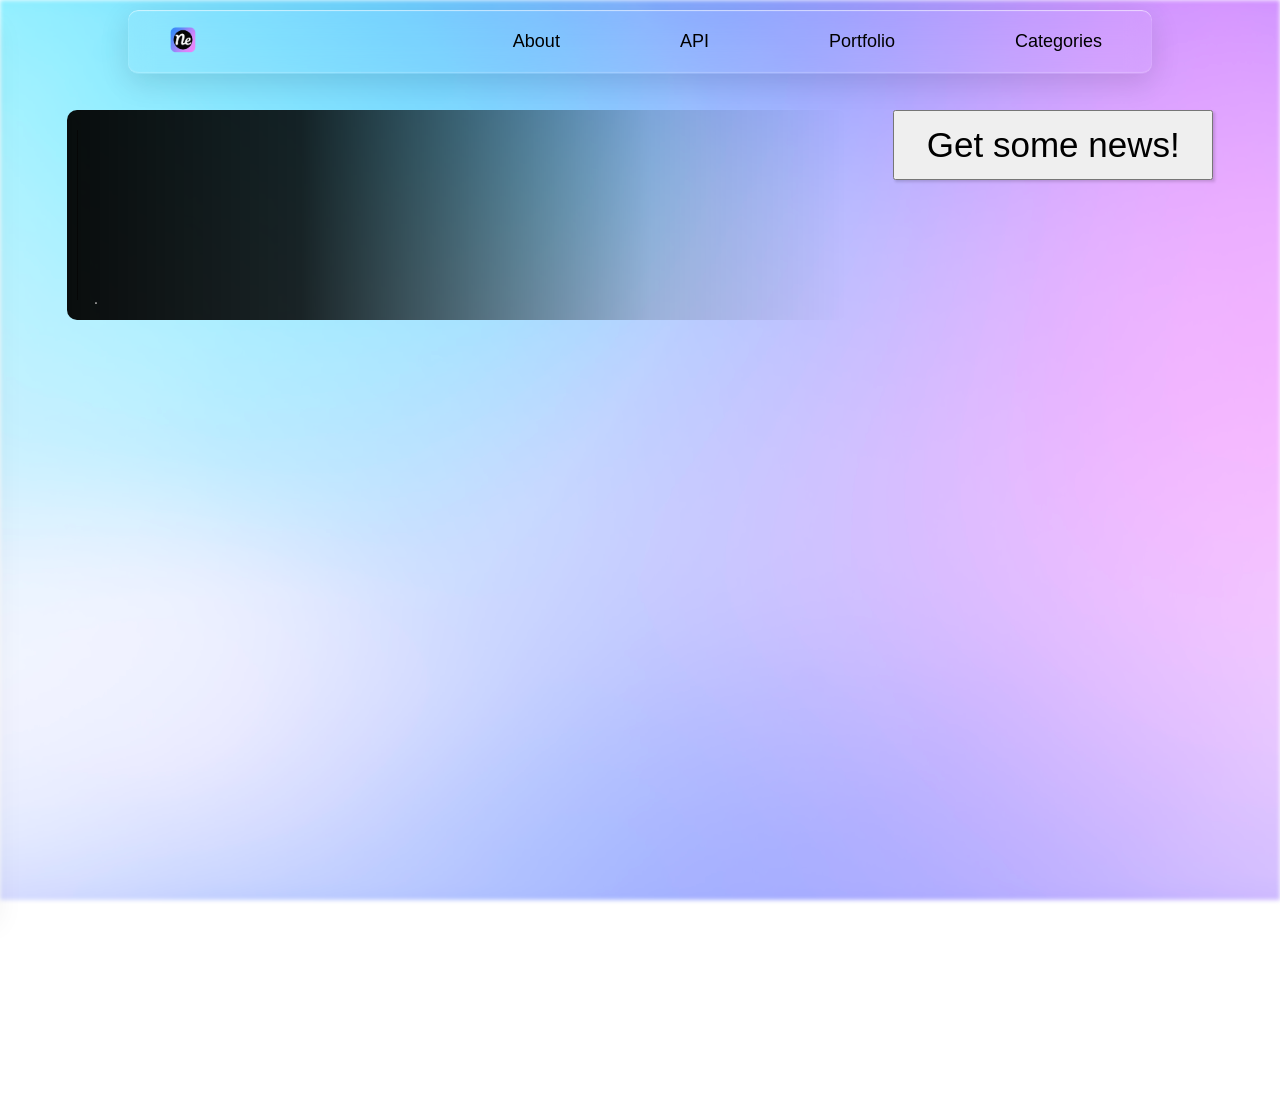
==== index.html @ 16ffdc75 "Initial Commit" ====
<!DOCTYPE html>
<html lang="en">

<head>
    <meta charset="UTF-8">
    <meta name="viewport" content="width=device-width, initial-scale=1.0">
    <title>News Gen</title>
    <link rel="stylesheet" href="style.css">
    <link rel="shortcut icon" href="favicon.png" type="image/x-icon">


</head>

<body class="b2">
    <div class="l_ screen">Loading...</div>

    <nav>
        <div class="navContent">
            <!-- for uW -->
            <ul class="navLinks">
                <li><a href="#">About</a></li>
                <li><a href="#">API</a></li>
                <li><a href="#">Portfolio</a></li>
                <li><a href="htmls/category.html">Categories</a></li>
                <link href="https://fonts.googleapis.com/css2?family=Material+Symbols+Outlined" rel="stylesheet">
            </ul>
            <!-- for Mobile screens -->
            <div class="menu">
                ☰
            </div>

        </div>
        <div class="logo"><img src="logo.png" height="30" alt="logo here!"> </div>
    </nav>
    <div class="main">
        <div class="n_box">
            <div class="border">
            </div>
            <div class="stats">

                <div class="head">

                </div>
                <div class="n_des">

                </div>
                <div class="contains_date">
                    <div class="src">

                    </div>
                        <span class="dot">·</span> 
                    <div id="date">

                    </div>
                </div>
                <!-- <div id="url_holder">
                    <a href="" id="url" target="_blank">Read More</a>
                </div> -->
            </div>
        </div>
        <button id="b_">
            Get some news!
        </button>

    </div>
    <div class="case ">
        <div class="close_button"><span class="material-symbols-outlined ">close</span></div>
        <div class="menuLinks">
            <ul>
                <li>
                    <a href="htmls/category.html">
                        <div class="material-symbols-outlined menu_icon">category</div>
                        <div class="icoTxt">
                            Categories
                            <div class="iconDes">
                                Explore Categories
                            </div>
                        </div>
                    </a>
                    <div class="line"></div>
                </li>
                <li>
                    <a href="#">
                        <span class="material-symbols-outlined menu_icon">code_xml</span>
                        <div class="icoTxt">
                            API
                            <div class="iconDes">
                                Explore the API
                            </div>
                        </div>

                    </a>

                    <div class="line"></div>
                </li>
                <li>
                    <a href="#">
                        <span class="material-symbols-outlined menu_icon">card_travel</span>
                        <div class="icoTxt">
                            Portfolio
                            <div class="iconDes">
                                Check my work
                            </div>
                        </div>
                    </a>
                    <div class="line"></div>
                </li>
                <li>
                    <a href="#"><span class="material-symbols-outlined menu_icon">person</span>
                        <div class="icoTxt">
                            About
                            <div class="iconDes">
                                Know about me
                            </div>
                        </div>
                    </a>
                </li>

            </ul>
        </div>
        <footer class="caseFooter">
            <div id="letsConnect"> Let's Connect</div>
            <div id="ln2"></div>
            <div id="handles">
                <ul>
                    <li><span id="instagram_icon"><img src="icons/instagram.png" height="25"
                                alt="instagram"></span><span id="i_txt">&nbsp&nbsp<a
                                href="https://www.instagram.com/web_eye5">@web_eye5</a></span></li>
                    <li><span id="github_icon"><img src="icons/github.png" height="25" alt="github"></span><span
                            id="g_txt">&nbsp&nbsp<a href="https://github.com/HELIX-v12">HELIX-v12</a></span></li>
                </ul>
            </div>
            <div id="cR">&copy 2026 HELIXv12. All rights reserved</div>
        </footer>

    </div>
    <audio src="click_ sound.wav"></audio>
    <script src="script.js"></script>

</body>

</html>
---- style.css ----
* {
    margin: 0;
    padding: 0;
    font-family: 'Inter', sans-serif;
    list-style: none;

}

.b2::before {
  content: "";
  position: fixed;
  inset: 0;
  background: url("vivid.jpg") no-repeat;
  background-size: cover;
  background-position: 40% 50%;
  filter: blur(2px) saturate(120%);
  z-index: -1;
}

* a{
    text-decoration: none;
}



*::selection {
    background-color: rgb(74, 74, 73);
    color: aliceblue;
}

:root {
    --c1: #fefefe;
    --c2: rgba(255, 255, 254, 0.9);
    --border1:#f3dcc3;
    --border2:#ebdcc9;
    --line:#b09d8f82;
    --footerCol:rgb(31, 31, 31);
    --footerhead:whitesmoke;
    
    
}

/* Unvisited link */
a:link {
    color:inherit;
    text-decoration: none;
}

/* Visited link */
a:visited {
    color:inherit;
    text-decoration: none;
}

.l_ {
    display: flex;
    align-items: center;
    justify-content: center;
    font-size: 50px;
    color: rgb(251, 159, 60);
    font-family: poppins;
    background-color: var(--c1);
    height: 100vh;
    width: 100vw;
    font-weight: 900;
    position: absolute;
    z-index: 10;

}

.h_ {
    transition: opacity 0.6s ease-out;
    pointer-events: none;
    z-index: 10;
    opacity: 0;
    display: flex;
    align-items: center;
    justify-content: center;
    font-size: 50px;
    color: rgb(248, 248, 248);
    font-family: poppins;
    background-color: rgb(0, 0, 0);
    height: 100vh;
    width: 100vw;
    font-weight: 900;
    position: absolute;


}

body {
    /* background-color: var(--c1); */
    color: black;
   

}

.main {
    display: flex;
    justify-content: space-evenly;
    height: 100vh;
    padding: 110px 20px;

}

#b_ {
    font-size: 35px;
    height: 70px;
    width: 320px;
    box-shadow: rgba(0, 0, 0, 0.15) 1.95px 1.95px 2.6px;

}

.n_box {
    position: relative;
    max-height: 170px;
    /* background-color: rgb(255, 254, 254); */
    width: 750px;
    border-radius: 10px;
    padding: 20px;
    padding-left: 10px;
    display: flex;
    gap: 6px;
    background-image: none;
    background-size: cover;
    background-position: center;
    background-repeat: no-repeat;
    overflow: hidden;
    z-index: 0;
    

}
.n_box::before {
    content: "";
    position: absolute;
    inset: 0;

    background: linear-gradient(
        to right,
        rgba(0, 0, 0, 0.95) 0%,
        rgba(0, 0, 0, 0.85) 30%,
        rgba(0, 0, 0, 0.55) 50%,
        rgba(0, 0, 0, 0.15) 75%,
        transparent 100%
    );

    pointer-events: none;
}
.icon{
    color: rgb(139, 111, 75);
    
}
#b_:active {
    transform: translateX(-2px) translateY(-2px) scale(0.97);
}
.dot{
    color: rgb(174, 172, 172);
    position: relative;
    top: 2px;
}
#date {
    color: rgb(174, 172, 172);
    font-family: poppins;
    z-index: 5;
    font-size: 12px;
    position: relative;
    top: 2px;
}

.head {
    color: rgb(252, 249, 249);
    font-size: 15px;
    font-family: poppins;
    font-weight: 550;
    z-index: 5;
    position: relative;
    
}
.n_des{
    font-size: 12px;
    color: #c7c7ca;
    font-weight: 500;
    position: relative;
    width: 60%;
    height: 50px;
    overflow: auto;
    /* Chrome, Edge, Safari */
    scrollbar-width: none; /* Firefox */
    
    


}
.contains_date{
    display: flex;
    gap: 10px;
    padding: 20px 0px;
    position: absolute;
    bottom: -10px;
}

.src {
    font-size: 14px;
    color: rgb(255, 0, 0);
    font-family: poppins;
    position: relative;
    font-weight: 550;
}


.border {
    border-left: 1px solid rgba(65, 64, 64, 0.712);

}

#url_holder {
    position: relative;
    z-index: 2;
    
}
#url{
    font-size: 14px;
    font-weight: 550;
    font-family: poppins;
    color: rgb(248, 167, 28);
  

}





.nav_icon{
    background-color: #b6825d7a;
    border-radius: 50%;
    position: relative;
    top: 5px;
    font-size: 2px;
}
.nav_icon{
    font-size: 20px !important;
}
.navContent ul {
    display: flex;
    gap: 80px;
    font-size: 18px;
    font-family: poppins;

}

.navContent ul li {
    transition: 0.3s ease;
    padding: 20px;
}


.navContent ul li:hover {
    transform: translateY(-5px);
    cursor: pointer;
}

nav {
    height: 64px;
    background-color: rgba(226, 226, 230, 0.067);
    width: 100vw;
    border-bottom: 1px solid rgba(135, 135, 135, 0.066);
    display: flex;
    align-items: center;
    box-sizing: border-box;
    box-shadow: 0 2px 8px rgba(0, 0, 0, 0.06);
    backdrop-filter: blur(12px);
    position: fixed;
    justify-content: flex-end;
    z-index: 5;
    transition: 0.3s ease-in;
    right: 10vw;
    top: 10px;
    width: 80vw;
    border-radius: 10px;
    box-shadow: 0 5px 20px rgba(0,0,0,0.1);
    box-shadow: 
    inset 0 1px 1px rgba(255,255,255,0.6),
    inset 0 -1px 1px rgba(255,255,255,0.2),
    0 8px 30px rgba(0,0,0,0.12);
    
    
    
}
#uh1{
    background-color: rgba(255, 255, 255, 0.889);
    padding: 18px 30px;
    border-radius: 50px;
    color: #6c63ff;
    font-weight: 700;
    box-shadow: 0 5px 20px rgba(0,0,0,0.1);
    box-shadow: 
    inset 0 1px 1px rgba(255,255,255,0.6),
    inset 0 -1px 1px rgba(255,255,255,0.2),
    0 8px 30px rgba(0,0,0,0.12);
   
}
#uh1:hover{
    transform: none !important;
    text-decoration: none !important;
}

.navContent {
    padding: 0px 30px;
}

.logo {
    position: absolute;
    left: 40px;
}



#temp_areaHead{
    font-family: Poppins;
    font-size: 40px;
    font-weight: 700;
    color: #1a1715;
}
#temp_areaDes{
    font-size: 12px;
    font-family: poppins;
}
.template{
    height: 140px;
    background: rgba(255, 255, 255, 0.6);
    box-sizing: border-box;
    border-radius: 20px;
    box-shadow: 0 8px 20px rgba(16, 16, 16, 0.086);
    display: flex;
    flex-direction: column;
    align-items: center;
    justify-content: center;
    gap: 20px;
    font-family: poppins;
    font-weight: 600;
    transition:  0.2s ease-out;
    
    
}
.template svg{
    transition: transform 0.2s ease-out;
}
.template:hover svg{
    color: #6c63ff;
    transform: scale(1.3);
}
.template:hover{
    transform: scale(1.1) !important;
    color: #6c63ff;
    background-color: rgb(240, 239, 239);
    box-shadow: 0 12px 30px rgba(0,0,0,0.15),0 0 20px rgba(108, 99, 255, 0.25);
    border: 1px solid#6c63ff ;
    
}
.template:active{
    transform: scale(0.8);
}
main{
    display: flex;
    align-items: center;
    flex-direction: column;
    gap: 20px;
    padding-top:100px;
    padding-bottom:100px;

}
.linker{
    display: inline-block;
}
.temp_area{
    /* border: 1px solid rgba(174, 174, 174, 0.527); */
    border-radius: 20px ;
    gap: 20px;
    background-color: rgba(255, 255, 255, 0.32);
    box-shadow: 0 8px 40px rgba(0, 0, 0, 0.246);
    backdrop-filter: blur(20px);
    display: grid;
    grid-template-columns: repeat(auto-fill, 140px);
    justify-content: center;
    max-width: 800px;
    padding: 1%;

}
.menu{
    display: none ;
    cursor: pointer;
    font-size: 26px;
    font-weight: 600;
    position: relative;
    left: -30px;
    transition: transform 0.05s ease-in;
    user-select: none;
    -webkit-user-select: none; /* Chrome/Safari */
    -ms-user-select: none;     /* Old Edge */
}

.menu:active{
    transform: scale(1.25);
}

.case{
    background-color: rgba(232, 231, 229, 0.874);
    backdrop-filter: blur(6px) !important;
    -webkit-backdrop-filter: blur(6px);
    box-shadow: 0 25px 25px rgba(0, 0, 0, 0.05);
    height: 100vh;
    max-width: 380px;
    position: fixed;
    top: 0px;
    left: 0px;
    z-index: 1000;
    transition:0.2s ease-in-out;
    display: flex;
    flex-direction: column;
  
    /* gap: 0px; */
    align-items: center;
    width: 80%;   
    transform: translateX(-100%); /* hidden state */
    transition: transform 0.3s ease;
    overflow: hidden;
    touch-action: none;

}

.case .menuLinks {
    /* background-color: aqua; */
    /* height: 75%; */
    padding: 100px 0px;
    user-select: none;
}


.menu_icon{
    background-color:#6b63ff34;
    border-radius: 100%;
    padding: 10px;
    font-weight: 300;
    font-size: 40px !important;
    height: 100%;
    position: relative;
    top: 6px;
}
.menuLinks ul li:active .menu_icon{
    background-color: #6b63ff7a;
}
.case .menuLinks ul li a{
    display: flex;
    gap: 15px;
}
.case .menuLinks ul li{
    padding: 12px 0;
    transition: 0.2s ease;
    position: relative;
}
.icoTxt{
    font-size: 35px;
    font-weight: 600;
    font-family:poppins;
    
    

    
}
.iconDes{
    font-size: 15px;
    font-family:poppins;
    color: rgb(52, 51, 51);
    position: relative;
    /* top: -10px; */

}

.line{
    width: 110%;
    background-color:#5e5e5f8f;
    height: 1px;
    position: absolute;
    left: -5%;
    top:100px;
    user-select: none;
}
.caseFooter{
    width: 100%;
    background-color: var(--footerCol);
    height: 210px;
    position: fixed;
    bottom: 0px;
    box-sizing: border-box;
    padding: 30px 30px;
    
}


#letsConnect{
    color:var(--footerhead);
    font-size: 30px;
    font-family: poppins;
    user-select: none;

}
#ln2{
    width: 50px;
    height: 3px;
    background-color: rgb(255, 170, 0);
    border-radius: 20px;
    user-select: none;
}
#cR{
    /* font-family: poppins; */
    color: rgb(90, 90, 90);
    font-size: 14px;
    padding-top: 8px;
    user-select: none;
}
#handles ul li{
    padding: 5px 0px;
    color:var(--footerhead) ;
    font-size: 15px;
    user-select: all;
   
}

#instagram_icon{
    position: relative;
    top: 7px;
    user-select: none;
}
#github_icon{
    position: relative;
    top: 5px;
    user-select: none;
}


#i_txt a{
    transition: 0.2s ease;
     font-family:'cascadia code';
     
}

#g_txt a{
    transition: 0.2s ease;
     font-family:'cascadia code';
}
#i_txt a:hover{
    display: inline-block;
    transform: scale(1.1);
    
}


#g_txt a:hover{
    display: inline-block;
    transform: scale(1.1);
}
.close_button{
    position:absolute;
    right: 10px;
    top: 10px;
    
}
.close_button span{
    font-size: 50px;
}
.menuLinks li:active{
        transform: scale(1.3);
        
}
.close_button{
    user-select: none;
}
.close_button{
        transition: 0.025s ease-in;
        user-select: none;
    }
    .close_button:active{
        transform: scale(0.8);

    }
    .close_button:hover{
        cursor: pointer;
    }
.categoryIcons{
    color: #2d3748;
}



























































    











.show{
    transform: translate(0);


}
/* mediaQueries */



@media screen and (max-width:1000px){
    .temp_area{
        grid-template-columns: repeat(3,140px);
        max-width: 800px;
        padding: 12px;
    }
    .menu{
        display: block;
    }
    .navLinks{
            display: none !important;
    }
    .template{
    transition: 0.2s ease-in;
    }
    .template:hover{
        transform: none;
    }
    .template:active{
        transform: scale(0.8);
    }
    .main {
    display: flex;
    justify-content: space-evenly;
    height: 100vh;
    padding: 110px 20px;

}


    .n_box {
        position: relative;
        max-height: 170px;
        /* background-color: rgb(255, 254, 254); */
        width: 750px;
        border-radius: 10px;
        padding: 20px;
        padding-left: 10px;
        display: flex;
        gap: 6px;
        background-image: none;
        background-size: cover;
        background-position: center;
        background-repeat: no-repeat;
        overflow: hidden;
        z-index: 0;


    }
    .n_box::before {
        content: "";
        position: absolute;
        inset: 0;

        background: linear-gradient(
            to right,
            rgba(0, 0, 0, 0.95) 0%,
            rgba(0, 0, 0, 0.85) 30%,
            rgba(0, 0, 0, 0.55) 50%,
            rgba(0, 0, 0, 0.15) 75%,
            transparent 100%
        );

        pointer-events: none;
    }

    }
@media screen and (max-width:690px){
        .temp_area{
            grid-template-columns: repeat(2,140px);
            max-width: 800px;
        }
        .navLinks{
        display: none !important;
        }
        .menu{
            display: block;
        }

    }
@media screen and (max-width:422px){
        .logo{
            left: 6px;
        }
        .menu{
            position: relative ;
            left: auto;
            right: 16px !important;
            font-size: 28px;

        }
        .iconDes{
            font-size: 10px;
            user-select: none;
        }
        .icoTxt{
            font-size: 25px;
            user-select: none;
        }
        .menu_icon{
            font-size: 30px !important;
            top: -1px;
            user-select: none;
        }

        .line{
            position: absolute;
            left: -5%;
            top:70px;
        }

        #letsConnect{
            font-size: 25px;
        }
        .template{
            height: 100px;
            font-size: 12px;

        }
        .temp_area{
            grid-template-columns: repeat(2,110px);
            max-width: 800px;
            padding: 10px;
        }
    
    /* Main page */
    .main {
    display: flex;
    justify-content: space-evenly;
    height: 100vh;
    padding: 110px 20px;

    }

    #b_ {
        font-size: 35px;
        height: 70px;
        width: 320px;
        box-shadow: rgba(0, 0, 0, 0.15) 1.95px 1.95px 2.6px;

    }

    .n_box {
        position: relative;
        max-height: 170px;
        /* background-color: rgb(255, 254, 254); */
        width: 750px;
        border-radius: 10px;
        padding: 20px;
        padding-left: 10px;
        display: flex;
        gap: 6px;
        background-image: none;
        background-size: cover;
        background-position: center;
        background-repeat: no-repeat;
        overflow: hidden;
        z-index: 0;


    }
    .n_box::before {
        content: "";
        position: absolute;
        inset: 0;

        background: linear-gradient(
            to right,
            rgba(0, 0, 0, 0.95) 0%,
            rgba(0, 0, 0, 0.85) 30%,
            rgba(0, 0, 0, 0.55) 50%,
            rgba(0, 0, 0, 0.15) 75%,
            transparent 100%
        );

        pointer-events: none;
    }

}
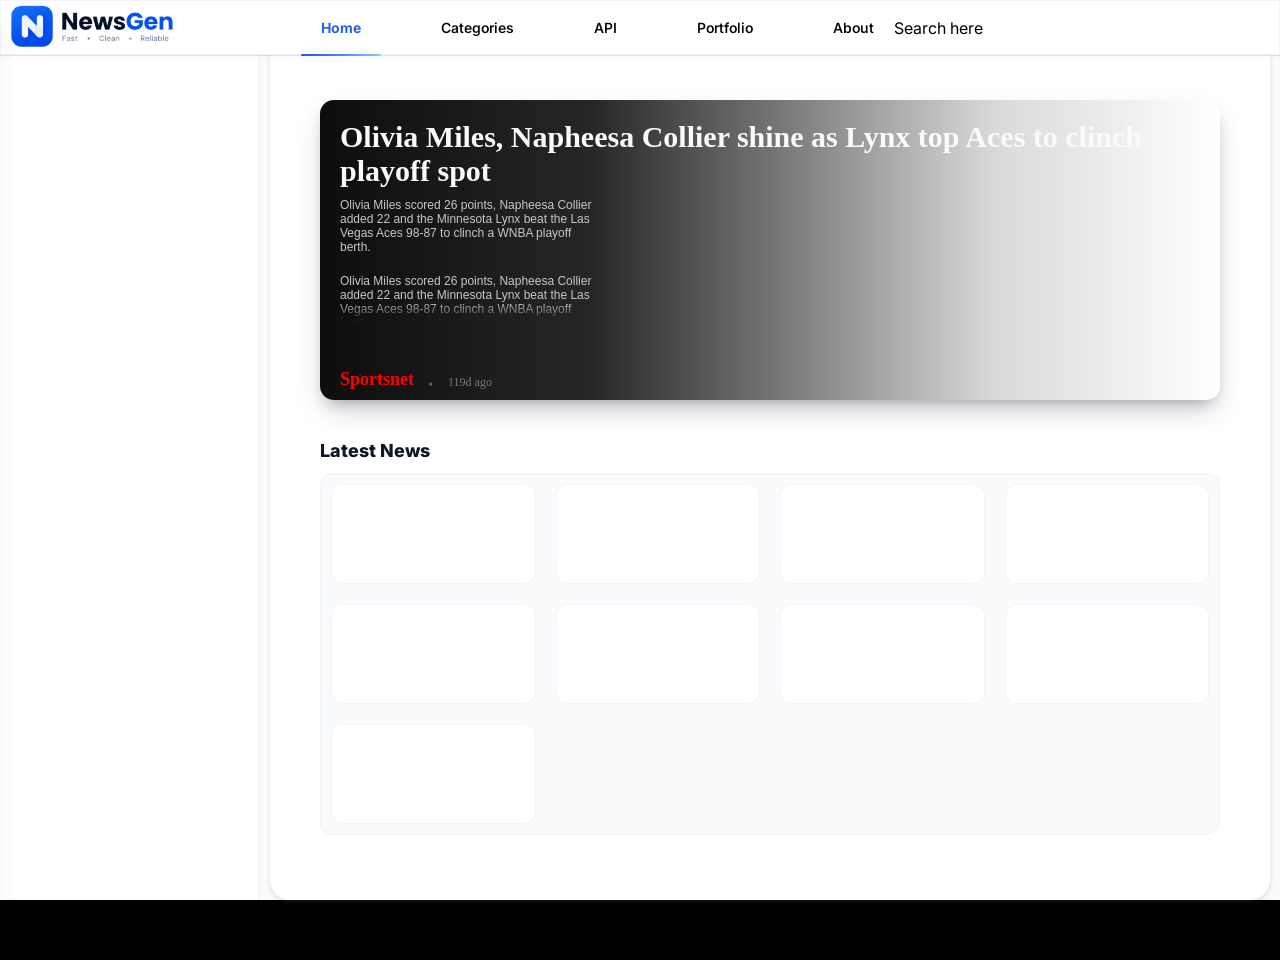
==== commit 6acd791e: "News-Gen" ====
--- a/index.html
+++ b/index.html
@@ -7,62 +7,113 @@
     <title>News Gen</title>
     <link rel="stylesheet" href="style.css">
     <link rel="shortcut icon" href="favicon.png" type="image/x-icon">
-
+    <link href="https://fonts.googleapis.com/css2?family=Material+Symbols+Outlined" rel="stylesheet">
+    <link rel="preconnect" href="https://fonts.googleapis.com">
+    <link rel="preconnect" href="https://fonts.gstatic.com" crossorigin>
+    <link
+        href="https://fonts.googleapis.com/css2?family=Inter:ital,opsz,wght@0,14..32,100..900;1,14..32,100..900&display=swap"
+        rel="stylesheet">
 
 </head>
 
 <body class="b2">
-    <div class="l_ screen">Loading...</div>
+    <!-- <div class="l_ screen">Loading...</div> -->
 
+
+
+    <!-- //Navbar -->
     <nav>
+        <div class="logo"><img src="logo.png" height="50" alt="logo here!"> </div>
         <div class="navContent">
             <!-- for uW -->
             <ul class="navLinks">
-                <li><a href="#">About</a></li>
+                <li><a href="index.html" class="special">Home </a></li>
+                <li><a href="htmls/category.html">Categories</a></li>
                 <li><a href="#">API</a></li>
                 <li><a href="#">Portfolio</a></li>
-                <li><a href="htmls/category.html">Categories</a></li>
-                <link href="https://fonts.googleapis.com/css2?family=Material+Symbols+Outlined" rel="stylesheet">
+                <li><a href="#">About</a></li>
             </ul>
             <!-- for Mobile screens -->
             <div class="menu">
                 ☰
             </div>
+        </div>
+        <div class="search">Search here</div>
+    </nav>
 
-        </div>
-        <div class="logo"><img src="logo.png" height="30" alt="logo here!"> </div>
-    </nav>
-    <div class="main">
-        <div class="n_box">
-            <div class="border">
-            </div>
-            <div class="stats">
+    <div class="displayAr">
+        <!-- //Sidebar for Desktop -->
+        <div class="sidebarDesk"></div>
 
-                <div class="head">
+        <!-- //Main Area -->
+        <div class="main">
+            <div class="newsArea">
+                <div class="n_box">
+                    <div class="stats">
 
-                </div>
-                <div class="n_des">
+                        <div class="head">
 
-                </div>
-                <div class="contains_date">
-                    <div class="src">
+                        </div>
+                        <div class="de_strip">
+                            <div class="n_des">
+                                <div class="des"></div>
+                                <div class="des"></div>
+                            </div>
+                        </div>
+                        <div class="contains_date">
+                            <div class="src">
 
-                    </div>
-                        <span class="dot">·</span> 
-                    <div id="date">
+                            </div>
+                            <span class="dot">&bull;</span>
+                            <div id="date">
+
+                            </div>
+                        </div>
 
                     </div>
                 </div>
-                <!-- <div id="url_holder">
-                    <a href="" id="url" target="_blank">Read More</a>
-                </div> -->
+
+            </div>
+            <div class="cardWrapper">
+                <div class="cardAreaHead">Latest News</div>
+                    <div class="cardArea">
+                        <div class="card">
+                        </div>
+                        <div class="card">
+                        </div>
+                        <div class="card">
+                        </div>
+                        <div class="card">
+                        </div>
+                        <div class="card">
+                        </div>
+                        <div class="card">
+                        </div>
+                        <div class="card">
+                        </div>
+                        <div class="card">
+                        </div>
+                        <div class="card">
+                        </div>
+                    </div>
             </div>
         </div>
-        <button id="b_">
-            Get some news!
-        </button>
+    </div>
 
-    </div>
+
+
+
+
+
+
+    <!-- //Sitefooter -->
+    <footer class="siteFooter">
+        <!-- Adding later -->
+    </footer>
+
+
+
+    <!-- //Casing -->
     <div class="case ">
         <div class="close_button"><span class="material-symbols-outlined ">close</span></div>
         <div class="menuLinks">
@@ -134,7 +185,6 @@
         </footer>
 
     </div>
-    <audio src="click_ sound.wav"></audio>
     <script src="script.js"></script>
 
 </body>
--- a/style.css
+++ b/style.css
@@ -3,21 +3,24 @@
     padding: 0;
     font-family: 'Inter', sans-serif;
     list-style: none;
+    box-sizing: border-box;
 
 }
 
 .b2::before {
-  content: "";
-  position: fixed;
-  inset: 0;
-  background: url("vivid.jpg") no-repeat;
-  background-size: cover;
-  background-position: 40% 50%;
-  filter: blur(2px) saturate(120%);
-  z-index: -1;
-}
-
-* a{
+    content: "";
+    position: fixed;
+    inset: 0;
+    background-color: var(--BGcard);
+    z-index: -1;
+    
+}
+body{
+    background-color: black;
+}
+
+
+* a {
     text-decoration: none;
 }
 
@@ -29,26 +32,31 @@
 }
 
 :root {
-    --c1: #fefefe;
-    --c2: rgba(255, 255, 254, 0.9);
-    --border1:#f3dcc3;
-    --border2:#ebdcc9;
-    --line:#b09d8f82;
-    --footerCol:rgb(31, 31, 31);
-    --footerhead:whitesmoke;
-    
-    
+    --divider:#F1F5F9;
+    --mutedText:#94A3B8;
+    --secText:#475569;
+    --primTxt:#0F172A;
+    --BLUE1:#2563EB;
+    --BLUE2:#1D4EDB;
+    --BGmain:#FFFFFF;
+    --BGcard:#F8FAFC;
+    --Hover:#EEF2F7;
+    --Active:#e0e7ff;
+
+
+
+
 }
 
 /* Unvisited link */
 a:link {
-    color:inherit;
+    color: inherit;
     text-decoration: none;
 }
 
 /* Visited link */
 a:visited {
-    color:inherit;
+    color: inherit;
     text-decoration: none;
 }
 
@@ -91,116 +99,157 @@
 body {
     /* background-color: var(--c1); */
     color: black;
-   
-
-}
-
-.main {
-    display: flex;
-    justify-content: space-evenly;
-    height: 100vh;
-    padding: 110px 20px;
-
-}
-
-#b_ {
-    font-size: 35px;
-    height: 70px;
-    width: 320px;
-    box-shadow: rgba(0, 0, 0, 0.15) 1.95px 1.95px 2.6px;
-
-}
+    display: flex;
+    flex-direction: column;
+    min-height: 100vh;
+
+}
+
+
+
+.newsArea {
+    width: 100%;
+    /* background-color: #5df318; */
+    display: flex;
+    justify-content: center;
+
+
+}
+
+
+
+
 
 .n_box {
-    position: relative;
-    max-height: 170px;
-    /* background-color: rgb(255, 254, 254); */
-    width: 750px;
-    border-radius: 10px;
+    box-shadow: rgba(50, 50, 93, 0.25) 0px 13px 27px -5px, rgba(0, 0, 0, 0.3) 0px 8px 16px -8px;
+    position: relative;
+    height: 300px;
+    border-radius: 14px;
+    box-sizing: border-box;
     padding: 20px;
-    padding-left: 10px;
     display: flex;
     gap: 6px;
     background-image: none;
     background-size: cover;
-    background-position: center;
+    background-position: right center;
     background-repeat: no-repeat;
     overflow: hidden;
     z-index: 0;
-    
-
-}
+    width: 90%;
+
+
+}
+
 .n_box::before {
     content: "";
     position: absolute;
     inset: 0;
 
-    background: linear-gradient(
-        to right,
-        rgba(0, 0, 0, 0.95) 0%,
-        rgba(0, 0, 0, 0.85) 30%,
-        rgba(0, 0, 0, 0.55) 50%,
-        rgba(0, 0, 0, 0.15) 75%,
-        transparent 100%
-    );
+    background: linear-gradient(to right,
+            rgba(0, 0, 0, 0.95) 0%,
+            rgba(0, 0, 0, 0.85) 30%,
+            rgba(0, 0, 0, 0.55) 50%,
+            rgba(0, 0, 0, 0.15) 75%,
+            transparent 100%);
 
     pointer-events: none;
 }
-.icon{
+
+.icon {
     color: rgb(139, 111, 75);
+
+}
+
+
+
+@keyframes scrollit {
+    from {
+        transform: translateY(-50%);
+    }
+
+    to {
+        transform: translateY(0%);
+    }
+
+}
+
+.head {
     
-}
-#b_:active {
-    transform: translateX(-2px) translateY(-2px) scale(0.97);
-}
-.dot{
-    color: rgb(174, 172, 172);
-    position: relative;
-    top: 2px;
-}
+    user-select: none;
+    color: rgb(252, 249, 249);
+    font-size: 30px;
+    font-family: poppins;
+    font-weight: 700;
+    z-index: 5;
+    position: relative;
+
+}
+
+
+
+.n_des {
+    width: 60%;
+    position: relative;
+    animation: scrollit 5s infinite linear;
+    display: flex;
+    flex-direction: column;
+}
+
+.de_strip {
+    margin-top: 10px;
+    width: 50%;
+    display: flex;
+    flex-direction: column;
+    height: 130px;
+    overflow-y: hidden;
+    -webkit-mask-image: linear-gradient(to top, transparent 5%, black 20%);
+    mask-image: linear-gradient(to top, transparent 5%, rgb(124, 122, 122) 20%)
+}
+
+.de_strip::-webkit-scrollbar {
+    display: none;
+}
+
+.des {
+    font-family: Helvetica, sans-serif;
+    font-size: 12px;
+    color: #c7c7ca;
+    font-weight: 500;
+    padding-bottom: 20px;
+    flex: 0 0 5em;
+    user-select: none;
+
+}
+
+.dot {
+    user-select: none;
+    color: rgba(124, 123, 123, 0.851);
+    position: relative;
+    top: 8px;
+    font-size: 10px;
+}
+
 #date {
-    color: rgb(174, 172, 172);
+    color: rgba(124, 123, 123, 0.971);
     font-family: poppins;
     z-index: 5;
     font-size: 12px;
     position: relative;
-    top: 2px;
-}
-
-.head {
-    color: rgb(252, 249, 249);
-    font-size: 15px;
-    font-family: poppins;
-    font-weight: 550;
-    z-index: 5;
-    position: relative;
-    
-}
-.n_des{
-    font-size: 12px;
-    color: #c7c7ca;
-    font-weight: 500;
-    position: relative;
-    width: 60%;
-    height: 50px;
-    overflow: auto;
-    /* Chrome, Edge, Safari */
-    scrollbar-width: none; /* Firefox */
-    
-    
-
-
-}
-.contains_date{
-    display: flex;
-    gap: 10px;
+    top: 6px;
+    user-select: none;
+}
+
+.contains_date {
+    display: flex;
+    gap: 14px;
     padding: 20px 0px;
     position: absolute;
     bottom: -10px;
 }
 
 .src {
-    font-size: 14px;
+    user-select: none;
+    font-size: 18px;
     color: rgb(255, 0, 0);
     font-family: poppins;
     position: relative;
@@ -212,47 +261,106 @@
     border-left: 1px solid rgba(65, 64, 64, 0.712);
 
 }
-
-#url_holder {
-    position: relative;
-    z-index: 2;
+.displayAr{
+    width: 100vw;
+    height: 100vh;
+    display: flex;
+    gap: 20px;
+
+
+}
+.main {
+    display: flex;
+    flex-direction: column;
+    align-items: center;
+    box-shadow: rgba(99, 99, 99, 0.2) 0px 2px 4px 0px;
+    background-color: var(--BGmain);
+    gap: 40px;
+    padding-top: 100px;
+    margin-right:10px;
+    border-radius: 20px;
+    min-height: 100dvh;
+    height: fit-content;
+    margin-left: 270px;
+    flex-grow: 1;
+    min-width: 0;
+    padding-bottom: 40px;
+}
+
+.sidebarDesk{
+    height: 100dvh;
+    width: 260px;
+    border-right: 2px solid var(--divider);
+    background-color: var(--BGmain);
+    position: fixed;
+    left: 0px;
+    top: 0px;
     
 }
-#url{
-    font-size: 14px;
-    font-weight: 550;
-    font-family: poppins;
-    color: rgb(248, 167, 28);
-  
-
-}
-
-
-
-
-
-.nav_icon{
+nav {
+    height: 55px;
+    background-color: var(--BGmain);
+    width: 100vw;
+    display: flex;
+    align-items: center;
+    box-sizing: border-box;
+    position: fixed;
+    z-index: 5;
+    transition: 0.3s ease-in;
+    border: 1px solid var(--divider);
+    box-shadow: rgba(99, 99, 99, 0.2) 0px 1px 1px 0px;
+
+
+}
+.nav_icon {
     background-color: #b6825d7a;
     border-radius: 50%;
     position: relative;
     top: 5px;
-    font-size: 2px;
-}
-.nav_icon{
     font-size: 20px !important;
 }
+
+.navContent {
+    padding: 0px ;
+    
+    
+
+}
+
 .navContent ul {
     display: flex;
-    gap: 80px;
-    font-size: 18px;
-    font-family: poppins;
-
+    gap: 40px;
+    font-size: 14px;
+    
+}
+
+.navContent ul li a{
+    user-select: none;
+    font-weight:550;
+    font-family: 'Inter';
 }
 
 .navContent ul li {
+    position: relative; 
     transition: 0.3s ease;
     padding: 20px;
 }
+
+.special{
+    color: var(--BLUE1)!important;
+    font-weight: 700 !important;
+}
+.special::after{
+    content: "";
+    height: 2px;
+    width:100%;
+    background: linear-gradient(90deg, #1557ff 0%, #4f8cff 55%, #8bc7ff 100%);
+    position: absolute;
+    bottom: 0.5px;
+    left: 0px;
+    border-radius: 999px;
+}
+
 
 
 .navContent ul li:hover {
@@ -260,73 +368,47 @@
     cursor: pointer;
 }
 
-nav {
-    height: 64px;
-    background-color: rgba(226, 226, 230, 0.067);
-    width: 100vw;
-    border-bottom: 1px solid rgba(135, 135, 135, 0.066);
-    display: flex;
-    align-items: center;
-    box-sizing: border-box;
-    box-shadow: 0 2px 8px rgba(0, 0, 0, 0.06);
-    backdrop-filter: blur(12px);
-    position: fixed;
-    justify-content: flex-end;
-    z-index: 5;
-    transition: 0.3s ease-in;
-    right: 10vw;
-    top: 10px;
-    width: 80vw;
-    border-radius: 10px;
-    box-shadow: 0 5px 20px rgba(0,0,0,0.1);
-    box-shadow: 
-    inset 0 1px 1px rgba(255,255,255,0.6),
-    inset 0 -1px 1px rgba(255,255,255,0.2),
-    0 8px 30px rgba(0,0,0,0.12);
-    
-    
-    
-}
-#uh1{
+
+
+#uh1 {
     background-color: rgba(255, 255, 255, 0.889);
     padding: 18px 30px;
     border-radius: 50px;
     color: #6c63ff;
     font-weight: 700;
-    box-shadow: 0 5px 20px rgba(0,0,0,0.1);
-    box-shadow: 
-    inset 0 1px 1px rgba(255,255,255,0.6),
-    inset 0 -1px 1px rgba(255,255,255,0.2),
-    0 8px 30px rgba(0,0,0,0.12);
-   
-}
-#uh1:hover{
+    box-shadow: 0 5px 20px rgba(0, 0, 0, 0.1);
+    box-shadow: inset 0 1px 1px rgba(255, 255, 255, 0.6),
+                inset 0 -1px 1px rgba(255, 255, 255, 0.2),
+                0 8px 30px rgba(0, 0, 0, 0.12);           
+
+}
+
+#uh1:hover {
     transform: none !important;
     text-decoration: none !important;
 }
 
-.navContent {
-    padding: 0px 30px;
-}
+
 
 .logo {
-    position: absolute;
-    left: 40px;
-}
-
-
-
-#temp_areaHead{
+    width: 300px;
+}
+
+
+
+#temp_areaHead {
     font-family: Poppins;
     font-size: 40px;
     font-weight: 700;
     color: #1a1715;
 }
-#temp_areaDes{
+
+#temp_areaDes {
     font-size: 12px;
     font-family: poppins;
 }
-.template{
+
+.template {
     height: 140px;
     background: rgba(255, 255, 255, 0.6);
     box-sizing: border-box;
@@ -339,43 +421,50 @@
     gap: 20px;
     font-family: poppins;
     font-weight: 600;
-    transition:  0.2s ease-out;
-    
-    
-}
-.template svg{
+    transition: 0.2s ease-out;
+
+
+}
+
+.template svg {
     transition: transform 0.2s ease-out;
 }
-.template:hover svg{
+
+.template:hover svg {
     color: #6c63ff;
     transform: scale(1.3);
 }
-.template:hover{
+
+.template:hover {
     transform: scale(1.1) !important;
     color: #6c63ff;
     background-color: rgb(240, 239, 239);
-    box-shadow: 0 12px 30px rgba(0,0,0,0.15),0 0 20px rgba(108, 99, 255, 0.25);
-    border: 1px solid#6c63ff ;
-    
-}
-.template:active{
+    box-shadow: 0 12px 30px rgba(0, 0, 0, 0.15), 0 0 20px rgba(108, 99, 255, 0.25);
+    border: 1px solid#6c63ff;
+
+}
+
+.template:active {
     transform: scale(0.8);
 }
-main{
+
+main {
     display: flex;
     align-items: center;
     flex-direction: column;
     gap: 20px;
-    padding-top:100px;
-    padding-bottom:100px;
-
-}
-.linker{
+    padding-top: 100px;
+    padding-bottom: 100px;
+
+}
+
+.linker {
     display: inline-block;
 }
-.temp_area{
+
+.temp_area {
     /* border: 1px solid rgba(174, 174, 174, 0.527); */
-    border-radius: 20px ;
+    border-radius: 20px;
     gap: 20px;
     background-color: rgba(255, 255, 255, 0.32);
     box-shadow: 0 8px 40px rgba(0, 0, 0, 0.246);
@@ -387,8 +476,9 @@
     padding: 1%;
 
 }
-.menu{
-    display: none ;
+
+.menu {
+    display: none;
     cursor: pointer;
     font-size: 26px;
     font-weight: 600;
@@ -396,15 +486,17 @@
     left: -30px;
     transition: transform 0.05s ease-in;
     user-select: none;
-    -webkit-user-select: none; /* Chrome/Safari */
-    -ms-user-select: none;     /* Old Edge */
-}
-
-.menu:active{
+    -webkit-user-select: none;
+    /* Chrome/Safari */
+    -ms-user-select: none;
+    /* Old Edge */
+}
+
+.menu:active {
     transform: scale(1.25);
 }
 
-.case{
+.case {
     background-color: rgba(232, 231, 229, 0.874);
     backdrop-filter: blur(6px) !important;
     -webkit-backdrop-filter: blur(6px);
@@ -415,14 +507,15 @@
     top: 0px;
     left: 0px;
     z-index: 1000;
-    transition:0.2s ease-in-out;
+    transition: 0.2s ease-in-out;
     display: flex;
     flex-direction: column;
-  
+
     /* gap: 0px; */
     align-items: center;
-    width: 80%;   
-    transform: translateX(-100%); /* hidden state */
+    width: 80%;
+    transform: translateX(-100%);
+    /* hidden state */
     transition: transform 0.3s ease;
     overflow: hidden;
     touch-action: none;
@@ -437,8 +530,8 @@
 }
 
 
-.menu_icon{
-    background-color:#6b63ff34;
+.menu_icon {
+    background-color: #6b63ff34;
     border-radius: 100%;
     padding: 10px;
     font-weight: 300;
@@ -447,46 +540,60 @@
     position: relative;
     top: 6px;
 }
-.menuLinks ul li:active .menu_icon{
+
+.menuLinks ul li:active .menu_icon {
     background-color: #6b63ff7a;
 }
-.case .menuLinks ul li a{
+
+.case .menuLinks ul li a {
     display: flex;
     gap: 15px;
 }
-.case .menuLinks ul li{
+
+.case .menuLinks ul li {
     padding: 12px 0;
     transition: 0.2s ease;
     position: relative;
 }
-.icoTxt{
+
+.icoTxt {
     font-size: 35px;
     font-weight: 600;
-    font-family:poppins;
-    
-    
-
-    
-}
-.iconDes{
+    font-family: poppins;
+
+
+
+
+}
+
+.iconDes {
     font-size: 15px;
-    font-family:poppins;
+    font-family: poppins;
     color: rgb(52, 51, 51);
     position: relative;
     /* top: -10px; */
 
 }
 
-.line{
+.line {
     width: 110%;
-    background-color:#5e5e5f8f;
+    background-color: #5e5e5f8f;
     height: 1px;
     position: absolute;
     left: -5%;
-    top:100px;
-    user-select: none;
-}
-.caseFooter{
+    top: 100px;
+    user-select: none;
+}
+
+.siteFooter {
+    width: 100%;
+    min-height: 60px;
+    box-sizing: border-box;
+    padding: 16px 30px;
+    /* content coming later */
+}
+
+.caseFooter {
     width: 100%;
     background-color: var(--footerCol);
     height: 210px;
@@ -494,358 +601,328 @@
     bottom: 0px;
     box-sizing: border-box;
     padding: 30px 30px;
-    
-}
-
-
-#letsConnect{
-    color:var(--footerhead);
+
+}
+
+
+#letsConnect {
+    color: var(--footerhead);
     font-size: 30px;
     font-family: poppins;
     user-select: none;
 
 }
-#ln2{
+
+#ln2 {
     width: 50px;
     height: 3px;
     background-color: rgb(255, 170, 0);
     border-radius: 20px;
     user-select: none;
 }
-#cR{
+
+#cR {
     /* font-family: poppins; */
     color: rgb(90, 90, 90);
     font-size: 14px;
     padding-top: 8px;
     user-select: none;
 }
-#handles ul li{
+
+#handles ul li {
     padding: 5px 0px;
-    color:var(--footerhead) ;
+    color: var(--footerhead);
     font-size: 15px;
     user-select: all;
-   
-}
-
-#instagram_icon{
+
+}
+
+#instagram_icon {
     position: relative;
     top: 7px;
     user-select: none;
 }
-#github_icon{
+
+#github_icon {
     position: relative;
     top: 5px;
     user-select: none;
 }
 
 
-#i_txt a{
+#i_txt a {
     transition: 0.2s ease;
-     font-family:'cascadia code';
-     
-}
-
-#g_txt a{
+    font-family: 'cascadia code';
+
+}
+
+#g_txt a {
     transition: 0.2s ease;
-     font-family:'cascadia code';
-}
-#i_txt a:hover{
+    font-family: 'cascadia code';
+}
+
+#i_txt a:hover {
     display: inline-block;
     transform: scale(1.1);
-    
-}
-
-
-#g_txt a:hover{
+
+}
+
+
+#g_txt a:hover {
     display: inline-block;
     transform: scale(1.1);
 }
-.close_button{
-    position:absolute;
+
+.close_button {
+    position: absolute;
     right: 10px;
     top: 10px;
+
+}
+
+.close_button span {
+    font-size: 50px;
+}
+
+.menuLinks li:active {
+    transform: scale(1.3);
+
+}
+
+.close_button {
+    user-select: none;
+}
+
+.close_button {
+    transition: 0.025s ease-in;
+    user-select: none;
+}
+
+.close_button:active {
+    transform: scale(0.8);
+
+}
+
+.close_button:hover {
+    cursor: pointer;
+}
+
+.categoryIcons {
+    color: #2d3748;
+}
+
+
+
+/* CardArea */
+.cardWrapper{
+    width: 90%;
+}
+.cardArea{
     
-}
-.close_button span{
-    font-size: 50px;
-}
-.menuLinks li:active{
-        transform: scale(1.3);
-        
-}
-.close_button{
-    user-select: none;
-}
-.close_button{
-        transition: 0.025s ease-in;
-        user-select: none;
-    }
-    .close_button:active{
-        transform: scale(0.8);
-
-    }
-    .close_button:hover{
-        cursor: pointer;
-    }
-.categoryIcons{
-    color: #2d3748;
-}
-
-
-
-
-
-
-
-
-
-
-
-
-
-
-
-
-
-
-
-
-
-
-
-
-
-
-
-
-
-
-
-
-
-
-
-
-
-
-
-
-
-
-
-
-
-
-
-
-
-
-
-
-
-
-
-
-
-
-
+    border: 1px solid var(--divider);
+    border-radius: 12px;
+    background-color: var(--BGcard);
+    display: grid;
+    grid-template-columns: repeat(auto-fit , minmax(200px , 1fr));
+    justify-content: center;
+    padding: 10px;
+    gap: 20px;
     
-
-
-
-
-
-
-
-
-
-
-
-.show{
+}
+.card{
+    height: 100px;
+    background-color: var(--BGmain);
+    border: 1px solid var(--divider);
+    border-radius: 12px;
+}
+.cardAreaHead{
+    color: var(--primTxt);
+    font-weight: 800;
+    padding-bottom: 12px;
+    font-size: 18px;
+
+}
+
+
+
+
+
+
+
+
+
+
+
+
+
+
+
+
+
+
+
+
+
+
+
+
+
+
+
+
+
+
+
+
+
+
+
+
+
+
+
+
+
+
+
+
+
+
+
+
+
+
+
+
+
+
+
+
+
+
+
+
+
+
+
+
+
+.show {
     transform: translate(0);
 
 
 }
+
 /* mediaQueries */
 
-
-
-@media screen and (max-width:1000px){
-    .temp_area{
-        grid-template-columns: repeat(3,140px);
+@media screen and (max-width:1300px) {
+
+}
+
+@media screen and (max-width:1000px) {
+    .temp_area {
+        grid-template-columns: repeat(3, 140px);
         max-width: 800px;
         padding: 12px;
     }
-    .menu{
+
+    .menu {
         display: block;
     }
-    .navLinks{
-            display: none !important;
-    }
-    .template{
-    transition: 0.2s ease-in;
-    }
-    .template:hover{
+
+    .navLinks {
+        display: none !important;
+    }
+
+    .template {
+        transition: 0.2s ease-in;
+    }
+
+    .template:hover {
         transform: none;
     }
-    .template:active{
+
+    .template:active {
         transform: scale(0.8);
     }
-    .main {
-    display: flex;
-    justify-content: space-evenly;
-    height: 100vh;
-    padding: 110px 20px;
-
-}
-
-
-    .n_box {
+
+
+
+
+}
+
+@media screen and (max-width:690px) {
+    .temp_area {
+        grid-template-columns: repeat(2, 140px);
+        max-width: 800px;
+    }
+
+    .navLinks {
+        display: none !important;
+    }
+
+    .menu {
+        display: block;
+    }
+
+ 
+}
+
+@media screen and (max-width:460px) {
+    body {
+        display: flex;
+        flex-direction: column;
+    }
+
+    .logo {
+        left: 6px;
+    }
+
+    .menu {
         position: relative;
-        max-height: 170px;
-        /* background-color: rgb(255, 254, 254); */
-        width: 750px;
-        border-radius: 10px;
-        padding: 20px;
-        padding-left: 10px;
-        display: flex;
-        gap: 6px;
-        background-image: none;
-        background-size: cover;
-        background-position: center;
-        background-repeat: no-repeat;
-        overflow: hidden;
-        z-index: 0;
-
-
-    }
-    .n_box::before {
-        content: "";
+        left: auto;
+        right: 16px !important;
+        font-size: 28px;
+
+    }
+
+    .iconDes {
+        font-size: 10px;
+        user-select: none;
+    }
+
+    .icoTxt {
+        font-size: 25px;
+        user-select: none;
+    }
+
+    .menu_icon {
+        font-size: 30px !important;
+        top: -1px;
+        user-select: none;
+    }
+
+    .line {
         position: absolute;
-        inset: 0;
-
-        background: linear-gradient(
-            to right,
-            rgba(0, 0, 0, 0.95) 0%,
-            rgba(0, 0, 0, 0.85) 30%,
-            rgba(0, 0, 0, 0.55) 50%,
-            rgba(0, 0, 0, 0.15) 75%,
-            transparent 100%
-        );
-
-        pointer-events: none;
-    }
-
-    }
-@media screen and (max-width:690px){
-        .temp_area{
-            grid-template-columns: repeat(2,140px);
-            max-width: 800px;
-        }
-        .navLinks{
-        display: none !important;
-        }
-        .menu{
-            display: block;
-        }
-
-    }
-@media screen and (max-width:422px){
-        .logo{
-            left: 6px;
-        }
-        .menu{
-            position: relative ;
-            left: auto;
-            right: 16px !important;
-            font-size: 28px;
-
-        }
-        .iconDes{
-            font-size: 10px;
-            user-select: none;
-        }
-        .icoTxt{
-            font-size: 25px;
-            user-select: none;
-        }
-        .menu_icon{
-            font-size: 30px !important;
-            top: -1px;
-            user-select: none;
-        }
-
-        .line{
-            position: absolute;
-            left: -5%;
-            top:70px;
-        }
-
-        #letsConnect{
-            font-size: 25px;
-        }
-        .template{
-            height: 100px;
-            font-size: 12px;
-
-        }
-        .temp_area{
-            grid-template-columns: repeat(2,110px);
-            max-width: 800px;
-            padding: 10px;
-        }
-    
-    /* Main page */
-    .main {
-    display: flex;
-    justify-content: space-evenly;
-    height: 100vh;
-    padding: 110px 20px;
-
-    }
-
-    #b_ {
-        font-size: 35px;
-        height: 70px;
-        width: 320px;
-        box-shadow: rgba(0, 0, 0, 0.15) 1.95px 1.95px 2.6px;
-
-    }
-
-    .n_box {
-        position: relative;
-        max-height: 170px;
-        /* background-color: rgb(255, 254, 254); */
-        width: 750px;
-        border-radius: 10px;
-        padding: 20px;
-        padding-left: 10px;
-        display: flex;
-        gap: 6px;
-        background-image: none;
-        background-size: cover;
-        background-position: center;
-        background-repeat: no-repeat;
-        overflow: hidden;
-        z-index: 0;
-
-
-    }
-    .n_box::before {
-        content: "";
-        position: absolute;
-        inset: 0;
-
-        background: linear-gradient(
-            to right,
-            rgba(0, 0, 0, 0.95) 0%,
-            rgba(0, 0, 0, 0.85) 30%,
-            rgba(0, 0, 0, 0.55) 50%,
-            rgba(0, 0, 0, 0.15) 75%,
-            transparent 100%
-        );
-
-        pointer-events: none;
-    }
+        left: -5%;
+        top: 70px;
+    }
+
+    #letsConnect {
+        font-size: 25px;
+    }
+
+    .template {
+        height: 100px;
+        font-size: 12px;
+
+    }
+
+    .temp_area {
+        grid-template-columns: repeat(2, 110px);
+        max-width: 800px;
+        padding: 10px;
+    }
+
 
 }
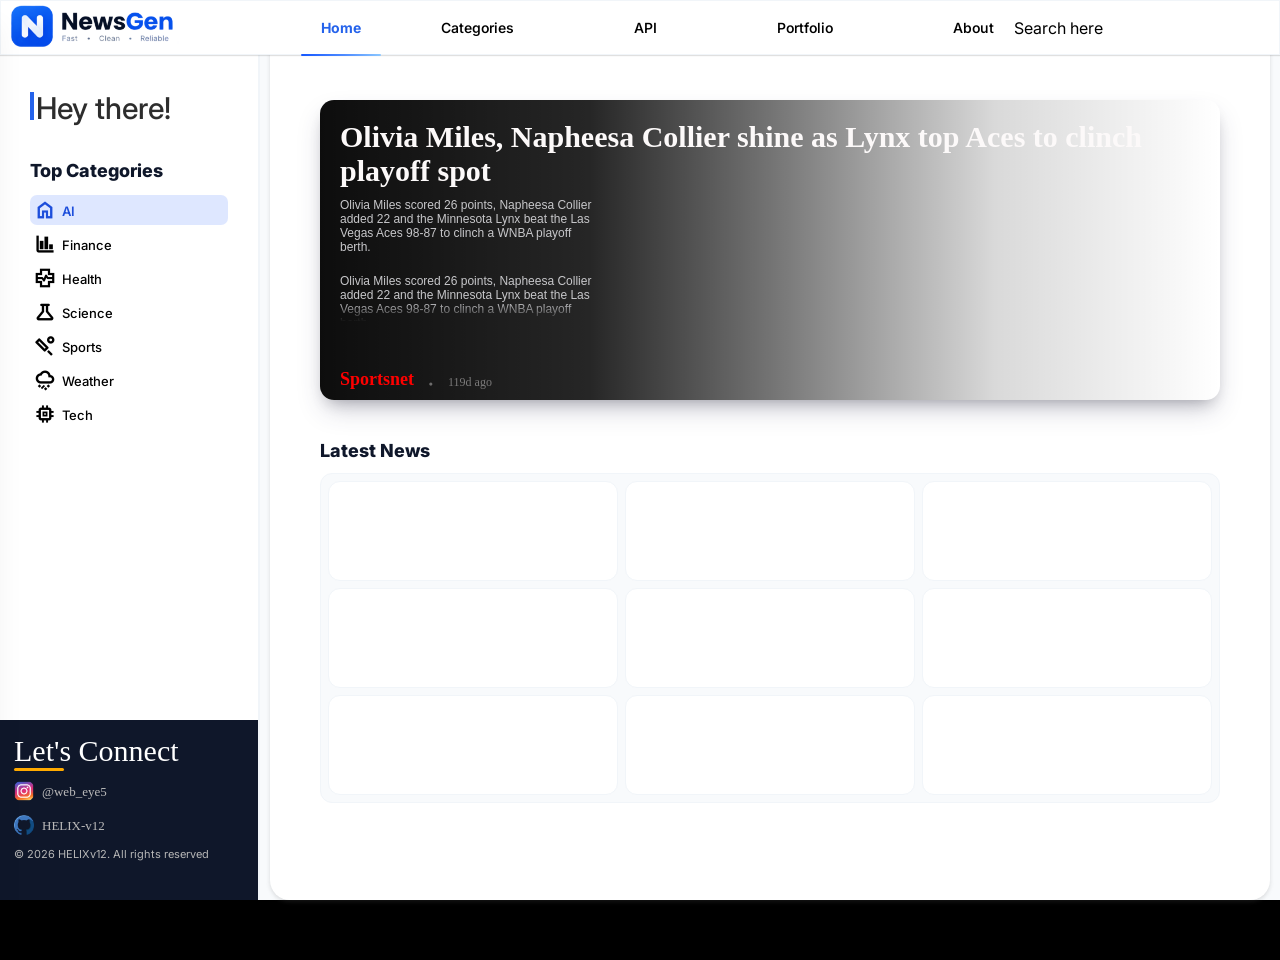
==== commit 470feb44: "Much more responsive!" ====
--- a/index.html
+++ b/index.html
@@ -27,11 +27,11 @@
         <div class="navContent">
             <!-- for uW -->
             <ul class="navLinks">
-                <li><a href="index.html" class="special">Home </a></li>
-                <li><a href="htmls/category.html">Categories</a></li>
-                <li><a href="#">API</a></li>
-                <li><a href="#">Portfolio</a></li>
-                <li><a href="#">About</a></li>
+                <a href="index.html" ><li class="special">Home </li></a>
+                <a href="htmls/category.html"><li>Categories</li></a>
+                <a href="#"><li>API</a></li></a>
+                <a href="#"><li>Portfolio</a></li></a>
+                <a href="#"><li>About</a></li></a>
             </ul>
             <!-- for Mobile screens -->
             <div class="menu">
@@ -41,13 +41,49 @@
         <div class="search">Search here</div>
     </nav>
 
+
+
+
+    
     <div class="displayAr">
         <!-- //Sidebar for Desktop -->
-        <div class="sidebarDesk"></div>
+        <div class="sidebarDesk">
+            <div class="message anim"></div>
+            <div class="topCategoryWrapper">
+                <div class="title">Top Categories</div>
+                <div class="sideMap">
+                    
+                    <a href="index.html?category=ai"><div class="topCategory activeCat"><div class="material-symbols-outlined tC">home</div><div class="tC_txt">AI</div></div></a>
+                    <a href="index.html?category=finance"><div class="topCategory"><div class="material-symbols-outlined tC">finance</div><div class="tC_txt">Finance</div></div></a>
+                    <a href="index.html?category=health"><div class="topCategory"><div class="material-symbols-outlined tC">health_metrics</div><div class="tC_txt">Health</div></div></a>
+                    <a href="index.html?category=science"><div class="topCategory"><div class="material-symbols-outlined tC">science</div><div class="tC_txt">Science</div></div></a>
+                    <a href="index.html?category=sports"><div class="topCategory"><div class="material-symbols-outlined tC">sports_cricket</div><div class="tC_txt">Sports</div></div></a>
+                    <a href="index.html?category=weather"><div class="topCategory"><div class="material-symbols-outlined tC">weather_hail</div><div class="tC_txt">Weather</div></div></a>
+                    <a href="index.html?category=tech"><div class="topCategory"><div class="material-symbols-outlined tC">memory</div><div class="tC_txt">Tech</div></div></a>
+                </div>
+            </div>
+            <footer class="sideFooter">
+            <div id="letsConnect2"> Let's Connect</div>
+            <div id="ln1"></div>
+            <div id="handles2">
+                <ul>
+                    <li><span id="instagram_icon2"><img src="icons/instagram.png" height="25"
+                                alt="instagram"></span><span id="i_txt">&nbsp&nbsp<a
+                                href="https://www.instagram.com/web_eye5">@web_eye5</a></span></li>
+                    <li><span id="github_icon2"><img src="icons/github.png" height="25" alt="github"></span><span
+                            id="g_txt">&nbsp&nbsp<a href="https://github.com/HELIX-v12">HELIX-v12</a></span></li>
+                </ul>
+            </div>
+            <div id="cR2">&copy 2026 HELIXv12. All rights reserved</div>
+        </footer>
+        </div>
+
+
 
         <!-- //Main Area -->
         <div class="main">
             <div class="newsArea">
+                <div class="message2 anim"></div>
                 <div class="n_box">
                     <div class="stats">
 
--- a/style.css
+++ b/style.css
@@ -13,9 +13,10 @@
     inset: 0;
     background-color: var(--BGcard);
     z-index: -1;
-    
-}
-body{
+
+}
+
+body {
     background-color: black;
 }
 
@@ -32,16 +33,18 @@
 }
 
 :root {
-    --divider:#F1F5F9;
-    --mutedText:#94A3B8;
-    --secText:#475569;
-    --primTxt:#0F172A;
-    --BLUE1:#2563EB;
-    --BLUE2:#1D4EDB;
-    --BGmain:#FFFFFF;
-    --BGcard:#F8FAFC;
-    --Hover:#EEF2F7;
-    --Active:#e0e7ff;
+    --divider: #F1F5F9;
+    --mutedText: #94A3B8;
+    --primTxt: #0F172A;
+    --secText: #475569;
+    --triTxt: rgb(45, 45, 45);
+    --BLUE1: #2563EB;
+    --BLUE2: #1D4EDB;
+    --BGmain: #FFFFFF;
+    --BGcard: #F8FAFC;
+    --Hover: #EEF2F7;
+    --Active: #e0e7ff;
+    --height: 0%;
 
 
 
@@ -111,8 +114,10 @@
     width: 100%;
     /* background-color: #5df318; */
     display: flex;
-    justify-content: center;
-
+    /* justify-content: center; */
+    align-items: center;
+    flex-direction: column;
+    position: relative;
 
 }
 
@@ -123,7 +128,6 @@
 .n_box {
     box-shadow: rgba(50, 50, 93, 0.25) 0px 13px 27px -5px, rgba(0, 0, 0, 0.3) 0px 8px 16px -8px;
     position: relative;
-    height: 300px;
     border-radius: 14px;
     box-sizing: border-box;
     padding: 20px;
@@ -135,8 +139,9 @@
     background-repeat: no-repeat;
     overflow: hidden;
     z-index: 0;
+    height: 300px;
     width: 90%;
-
+    transition: 0.5s ease-in;
 
 }
 
@@ -174,7 +179,7 @@
 }
 
 .head {
-    
+
     user-select: none;
     color: rgb(252, 249, 249);
     font-size: 30px;
@@ -261,7 +266,8 @@
     border-left: 1px solid rgba(65, 64, 64, 0.712);
 
 }
-.displayAr{
+
+.displayAr {
     width: 100vw;
     height: 100vh;
     display: flex;
@@ -269,6 +275,7 @@
 
 
 }
+
 .main {
     display: flex;
     flex-direction: column;
@@ -277,7 +284,7 @@
     background-color: var(--BGmain);
     gap: 40px;
     padding-top: 100px;
-    margin-right:10px;
+    margin-right: 10px;
     border-radius: 20px;
     min-height: 100dvh;
     height: fit-content;
@@ -287,7 +294,11 @@
     padding-bottom: 40px;
 }
 
-.sidebarDesk{
+
+
+/* //.sidebarDesk */
+
+.sidebarDesk {
     height: 100dvh;
     width: 260px;
     border-right: 2px solid var(--divider);
@@ -295,8 +306,134 @@
     position: fixed;
     left: 0px;
     top: 0px;
-    
-}
+    display: flex;
+    flex-direction: column;
+    padding: 30px;
+
+}
+
+.activeCat {
+    background-color: #1557ff24;
+    border-radius: 7px;
+    padding: 4px 0px;
+}
+
+.activeCat .tC {
+    color: var(--BLUE2);
+}
+
+.activeCat .tC_txt {
+    color: var(--BLUE2);
+    font-weight: 600;
+}
+
+.topCategory:hover {
+    cursor: pointer;
+    transform: scale(1.1);
+    color: var(--BLUE2);
+}
+
+.topCategory:active {
+    cursor: pointer;
+    transform: scale(1);
+    color: var(--BLUE1);
+}
+
+.topCategoryWrapper {
+
+    display: flex;
+    flex-direction: column;
+
+}
+
+.title {
+    color: var(--primTxt);
+    font-size: 18px;
+    font-weight: 800;
+    position: relative;
+    top: 10px;
+}
+
+.topCategory {
+    margin: 4px 0px;
+    font-weight: 500;
+    font-size: 13px;
+    font-family: Inter;
+    position: relative;
+    top: 20px;
+    display: flex;
+    align-items: center;
+    gap: 6px;
+    padding: 4px 4px;
+    transition: transform 0.2s ease-in-out;
+    user-select: none;
+}
+
+.tC {
+    font-size: 22px !important;
+    font-weight: 600 !important;
+}
+
+.tC_txt {
+    position: relative;
+    top: 1px;
+}
+
+/* sidefooter */
+.sideFooter {
+    height: 180px;
+    position: absolute;
+    bottom: 0px;
+    left: 0px;
+    background-color: var(--primTxt);
+    padding: 14px;
+    width: 100%;
+
+
+}
+
+#letsConnect2 {
+    color: white;
+    font-size: 30px;
+    font-family: poppins;
+    user-select: none;
+    font-weight: 500;
+}
+
+#ln1 {
+    width: 50px;
+    height: 3px;
+    background-color: rgb(255, 170, 0);
+    border-radius: 20px;
+    user-select: none;
+}
+
+#cR2 {
+    color: rgb(182, 182, 182);
+    font-size: 11px;
+    padding-top: 8px;
+    user-select: none;
+}
+
+#handles2 ul li {
+    padding: 5px 0px;
+    color: rgb(187, 186, 186);
+    font-size: 13px;
+    user-select: all;
+
+}
+
+#handles2 img {
+    position: relative;
+    top: 5px;
+    user-select: none;
+    height: 20px !important;
+}
+
+
+
+
+/* //NavBar */
 nav {
     height: 55px;
     background-color: var(--BGmain);
@@ -312,6 +449,7 @@
 
 
 }
+
 .nav_icon {
     background-color: #b6825d7a;
     border-radius: 50%;
@@ -321,9 +459,9 @@
 }
 
 .navContent {
-    padding: 0px ;
-    
-    
+    padding: 0px;
+
+
 
 }
 
@@ -331,29 +469,31 @@
     display: flex;
     gap: 40px;
     font-size: 14px;
-    
-}
-
-.navContent ul li a{
-    user-select: none;
-    font-weight:550;
+
+}
+
+.navContent ul a {
+    user-select: none;
+    font-weight: 550;
     font-family: 'Inter';
+
 }
 
 .navContent ul li {
-    position: relative; 
-    transition: 0.3s ease;
+    position: relative;
+    transition: transform 0.3s ease;
     padding: 20px;
 }
 
-.special{
-    color: var(--BLUE1)!important;
+.special {
+    color: var(--BLUE1) !important;
     font-weight: 700 !important;
 }
-.special::after{
+
+.special::after {
     content: "";
     height: 2px;
-    width:100%;
+    width: 100%;
     background: linear-gradient(90deg, #1557ff 0%, #4f8cff 55%, #8bc7ff 100%);
     position: absolute;
     bottom: 0.5px;
@@ -366,6 +506,11 @@
 .navContent ul li:hover {
     transform: translateY(-5px);
     cursor: pointer;
+    color: var(--BLUE1);
+}
+
+.navContent ul li:active {
+    transform: scale(0.7);
 }
 
 
@@ -378,8 +523,8 @@
     font-weight: 700;
     box-shadow: 0 5px 20px rgba(0, 0, 0, 0.1);
     box-shadow: inset 0 1px 1px rgba(255, 255, 255, 0.6),
-                inset 0 -1px 1px rgba(255, 255, 255, 0.2),
-                0 8px 30px rgba(0, 0, 0, 0.12);           
+        inset 0 -1px 1px rgba(255, 255, 255, 0.2),
+        0 8px 30px rgba(0, 0, 0, 0.12);
 
 }
 
@@ -482,8 +627,9 @@
     cursor: pointer;
     font-size: 26px;
     font-weight: 600;
-    position: relative;
-    left: -30px;
+    position: fixed;
+    right: 16px;
+    top: 10px;
     transition: transform 0.05s ease-in;
     user-select: none;
     -webkit-user-select: none;
@@ -606,7 +752,7 @@
 
 
 #letsConnect {
-    color: var(--footerhead);
+    color: wheat;
     font-size: 30px;
     font-family: poppins;
     user-select: none;
@@ -714,28 +860,31 @@
 
 
 /* CardArea */
-.cardWrapper{
+.cardWrapper {
     width: 90%;
 }
-.cardArea{
-    
+
+.cardArea {
+
     border: 1px solid var(--divider);
     border-radius: 12px;
     background-color: var(--BGcard);
     display: grid;
-    grid-template-columns: repeat(auto-fit , minmax(200px , 1fr));
+    grid-template-columns: repeat(auto-fit, minmax(260px, 1fr));
     justify-content: center;
-    padding: 10px;
-    gap: 20px;
-    
-}
-.card{
+    padding: 7px;
+    gap: 7px;
+
+}
+
+.card {
     height: 100px;
     background-color: var(--BGmain);
     border: 1px solid var(--divider);
     border-radius: 12px;
 }
-.cardAreaHead{
+
+.cardAreaHead {
     color: var(--primTxt);
     font-weight: 800;
     padding-bottom: 12px;
@@ -743,8 +892,42 @@
 
 }
 
-
-
+.message {
+    font-size: 30px;
+    font-weight: 500;
+    margin-top: 60px;
+    margin-bottom: 40px;
+    height: 20px;
+    width: 114%;
+    color: var(--triTxt);
+}
+
+.message::before {
+    content: "";
+    display: inline-block;
+    width: 4px;
+    height: var(--height);
+    background-color: var(--BLUE1);
+    margin-right: 2px;
+    position: relative;
+    top: 1px;
+    transition: 1s ease;
+}
+
+.anim::after {
+    content: "|";
+    animation: blink 1s infinite;
+}
+
+.message2 {
+    display: none;
+}
+
+@keyframes blink {
+    100% {
+        opacity: 0;
+    }
+}
 
 
 
@@ -813,11 +996,7 @@
 
 }
 
-/* mediaQueries */
-
-@media screen and (max-width:1300px) {
-
-}
+
 
 @media screen and (max-width:1000px) {
     .temp_area {
@@ -826,25 +1005,61 @@
         padding: 12px;
     }
 
+
+    .navLinks {
+        display: none !important;
+    }
+
+    .template {
+        transition: 0.2s ease-in;
+    }
+
+    .template:hover {
+        transform: none;
+    }
+
+    .template:active {
+        transform: scale(0.8);
+    }
+
+    .sidebarDesk {
+        width: 220px;
+    }
+
+    .main {
+        margin-left: 225px;
+        margin-right: 5px;
+    }
+
     .menu {
         display: block;
-    }
-
-    .navLinks {
-        display: none !important;
-    }
-
-    .template {
-        transition: 0.2s ease-in;
-    }
-
-    .template:hover {
-        transform: none;
-    }
-
-    .template:active {
-        transform: scale(0.8);
-    }
+
+    }
+
+    .n_box {
+        height: 250px;
+    }
+
+
+    /* //sidefooter */
+    #letsConnect2 {
+        font-size: 23px;
+        font-weight: 500;
+    }
+
+
+    #cR2 {
+        font-size: 10px;
+        padding-top: 8px;
+        position: relative;
+        bottom: -10px;
+    }
+
+    #handles2 img {
+        height: 18px !important;
+    }
+
+
 
 
 
@@ -861,11 +1076,43 @@
         display: none !important;
     }
 
-    .menu {
+
+    .sidebarDesk {
+        display: none;
+    }
+
+    .main {
+        margin: 0px 5px;
+    }
+
+    .search {
+        display: none;
+    }
+    
+    .message2 {
         display: block;
-    }
-
- 
+        font-size: 20px;
+        font-weight: 500;
+        height: 20px;
+        width: 90%;
+        color: var(--triTxt);
+        position: absolute;
+        left: 10px;
+        top: -40px;
+
+    }
+
+    .message2::before {
+        content: "";
+        display: inline-block;
+        width: 4px;
+        height: var(--height);
+        background-color: var(--BLUE1);
+        margin-right: 2px;
+        position: relative;
+        top: 1px;
+        transition: 1s ease;
+    }
 }
 
 @media screen and (max-width:460px) {
@@ -874,16 +1121,18 @@
         flex-direction: column;
     }
 
-    .logo {
+    .logo img {
         left: 6px;
+        height: 40px !important;
+    }
+
+    nav {
+        height: 45px;
     }
 
     .menu {
-        position: relative;
-        left: auto;
-        right: 16px !important;
-        font-size: 28px;
-
+        top: 4px !important;
+        font-size: 25px;
     }
 
     .iconDes {
@@ -924,5 +1173,22 @@
         padding: 10px;
     }
 
+    /* //MainArea */
+
+
+    .n_box {
+        height: 170px !important;
+        width: 95%;
+    }
+
+    .cardWrapper {
+        width: 95%;
+    }
+
+    .cardArea {
+        grid-template-columns: repeat(auto-fit, minmax(170px, 1fr));
+        padding: 5px;
+        gap: 5px;
+    }
 
 }
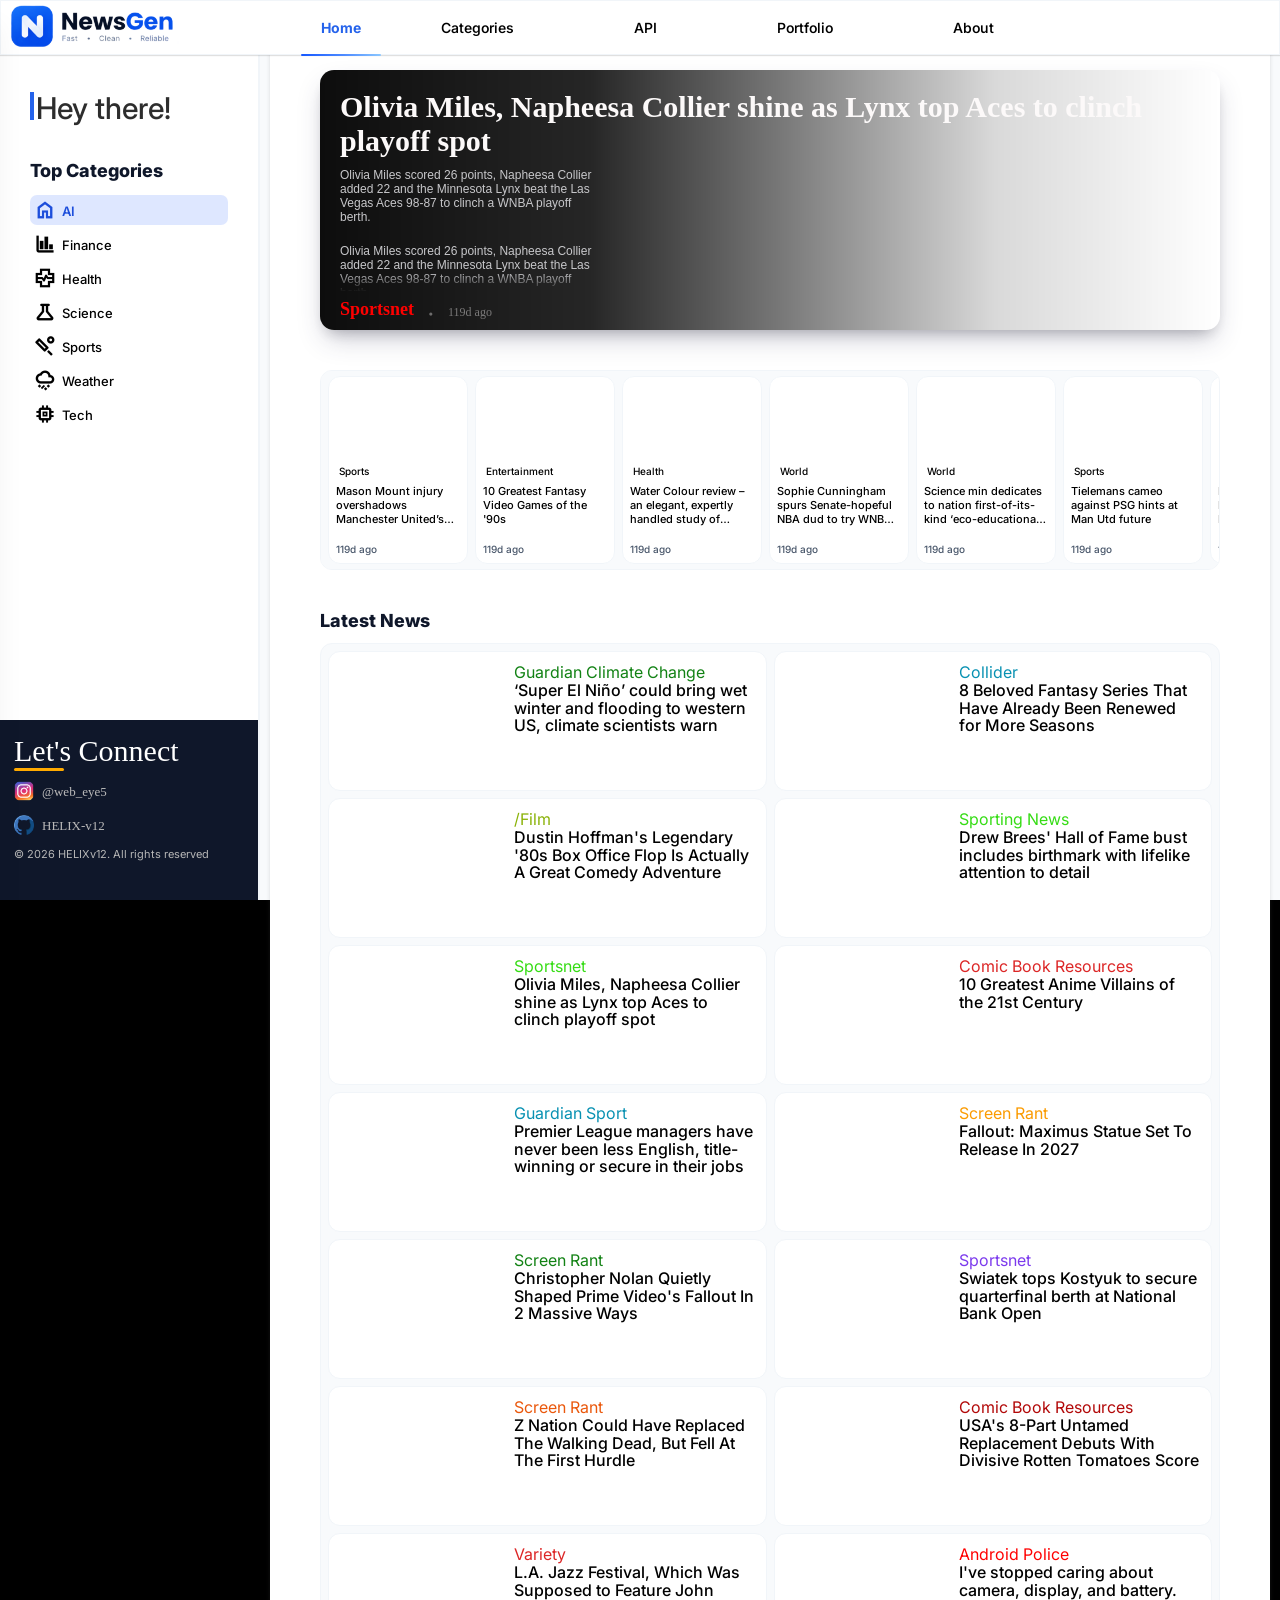
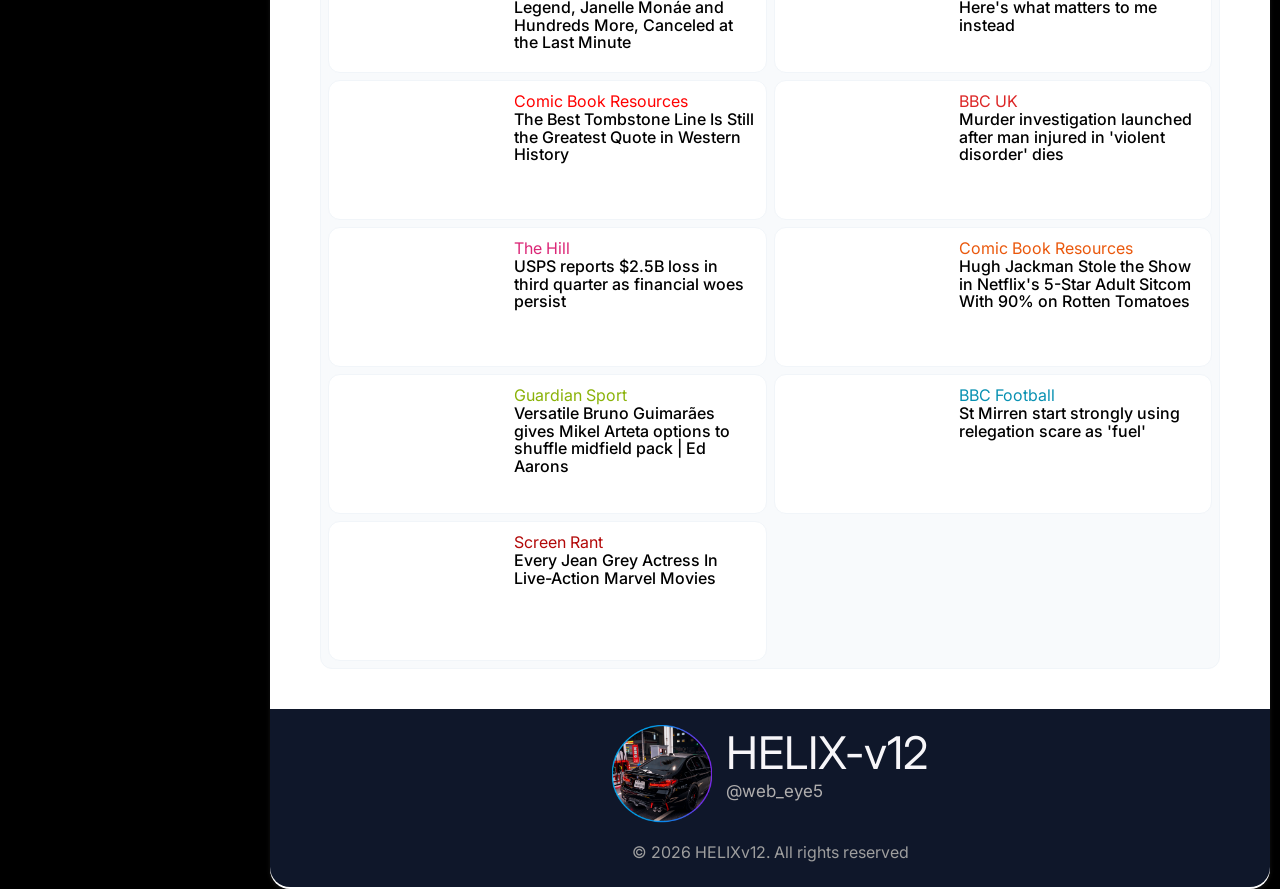
==== commit 378b42e6: "Major Update! The UI is revamped" ====
--- a/index.html
+++ b/index.html
@@ -38,7 +38,7 @@
                 ☰
             </div>
         </div>
-        <div class="search">Search here</div>
+        <!-- <div class="search">Search here</div> -->
     </nav>
 
 
@@ -110,42 +110,54 @@
                 </div>
 
             </div>
-            <div class="cardWrapper">
-                <div class="cardAreaHead">Latest News</div>
-                    <div class="cardArea">
-                        <div class="card">
-                        </div>
-                        <div class="card">
-                        </div>
-                        <div class="card">
-                        </div>
-                        <div class="card">
-                        </div>
-                        <div class="card">
-                        </div>
-                        <div class="card">
-                        </div>
-                        <div class="card">
-                        </div>
-                        <div class="card">
-                        </div>
-                        <div class="card">
-                        </div>
+
+            <!-- //scroll window -->
+            <div class="scrollWrap">
+                <div class="scrollStrip">
+                    <div class="scrollCard">
+                        <div class="card_img"></div>
+                        <div class="card_cat"></div>
+                        <div class="card_txt"></div>
+                        <div class="card_date"></div>
+                     </div>
+                    
+                    
+                </div>
+            </div>
+
+            <!-- //Latest News -->
+            <div class="tileWrapper">
+                <div class="tileAreaHead">Latest News</div>
+                    <div class="tileArea">
+                        <div class="tile">
+
+                            <div class="tile_img"></div>
+                            <div class="tileStat">
+                                <div class="tile_source"></div>
+                                <div class="tile_txt"></div>
+                                <div class="tile_date"></div>
+                            </div>
+                        </div>
+                        
+                        
                     </div>
             </div>
+            <!-- //Footer -->
+    <footer class="siteFooter">
+        <div class="prof">
+            <div class="profImage">
+                <img src="profImage.png" height="100" alt="dev_profile">
+                <div class="names">
+                    <div class="u_name">HELIX-v12</div>
+                    <div class="insta_id"><a href="www.instagram.com/@web_eye5">@web_eye5</a></div>
+                </div>
+            </div>
+
+        </div>
+        <div class="copyRight">&copy 2026 HELIXv12. All rights reserved</div>
+    </footer>
         </div>
     </div>
-
-
-
-
-
-
-
-    <!-- //Sitefooter -->
-    <footer class="siteFooter">
-        <!-- Adding later -->
-    </footer>
 
 
 
--- a/style.css
+++ b/style.css
@@ -114,10 +114,10 @@
     width: 100%;
     /* background-color: #5df318; */
     display: flex;
-    /* justify-content: center; */
     align-items: center;
     flex-direction: column;
     position: relative;
+
 
 }
 
@@ -139,7 +139,7 @@
     background-repeat: no-repeat;
     overflow: hidden;
     z-index: 0;
-    height: 300px;
+    height: 260px;
     width: 90%;
     transition: 0.5s ease-in;
 
@@ -283,7 +283,7 @@
     box-shadow: rgba(99, 99, 99, 0.2) 0px 2px 4px 0px;
     background-color: var(--BGmain);
     gap: 40px;
-    padding-top: 100px;
+    padding-top: 70px;
     margin-right: 10px;
     border-radius: 20px;
     min-height: 100dvh;
@@ -291,7 +291,8 @@
     margin-left: 270px;
     flex-grow: 1;
     min-width: 0;
-    padding-bottom: 40px;
+    padding-bottom: 2px;
+    
 }
 
 
@@ -677,7 +678,7 @@
 
 
 .menu_icon {
-    background-color: #6b63ff34;
+    background-color:#1557ff46;
     border-radius: 100%;
     padding: 10px;
     font-weight: 300;
@@ -688,7 +689,7 @@
 }
 
 .menuLinks ul li:active .menu_icon {
-    background-color: #6b63ff7a;
+    background-color: #1557ffa6;
 }
 
 .case .menuLinks ul li a {
@@ -741,7 +742,7 @@
 
 .caseFooter {
     width: 100%;
-    background-color: var(--footerCol);
+    background-color: var(--primTxt);
     height: 210px;
     position: fixed;
     bottom: 0px;
@@ -752,7 +753,7 @@
 
 
 #letsConnect {
-    color: wheat;
+    color: white;
     font-size: 30px;
     font-family: poppins;
     user-select: none;
@@ -769,7 +770,7 @@
 
 #cR {
     /* font-family: poppins; */
-    color: rgb(90, 90, 90);
+    color: rgb(115, 115, 115);
     font-size: 14px;
     padding-top: 8px;
     user-select: none;
@@ -777,7 +778,7 @@
 
 #handles ul li {
     padding: 5px 0px;
-    color: var(--footerhead);
+    color: rgb(196, 196, 196);
     font-size: 15px;
     user-select: all;
 
@@ -859,39 +860,71 @@
 
 
 
-/* CardArea */
-.cardWrapper {
+/* tileArea */
+.tileWrapper {
     width: 90%;
 }
 
-.cardArea {
+.tileArea {
 
     border: 1px solid var(--divider);
     border-radius: 12px;
     background-color: var(--BGcard);
     display: grid;
-    grid-template-columns: repeat(auto-fit, minmax(260px, 1fr));
+    grid-template-columns: repeat(auto-fit, minmax(300px, 1fr));
     justify-content: center;
     padding: 7px;
     gap: 7px;
 
 }
 
-.card {
-    height: 100px;
+.tile {
+    height: 140px;
     background-color: var(--BGmain);
     border: 1px solid var(--divider);
     border-radius: 12px;
-}
-
-.cardAreaHead {
+    display: flex;
+}
+
+.tileAreaHead {
     color: var(--primTxt);
     font-weight: 800;
     padding-bottom: 12px;
     font-size: 18px;
 
 }
-
+.tile_img{
+    width: 40%;
+    height: 100%;
+    border-top-left-radius: 12px;
+    border-bottom-left-radius: 12px;
+    background-size: cover;
+    background-position: center;
+    background-repeat: no-repeat;
+    flex-shrink: 0;
+}
+.tile_txt{
+    height: 50px;
+    font-size: 16px;
+    line-height: 1.1;
+    
+    font-weight: 500;
+    
+    
+    
+    
+}
+.tile_source{
+    color: red;
+}
+.tileStat{
+    padding: 10px;
+}
+
+
+
+
+/* //Message Display */
 .message {
     font-size: 30px;
     font-weight: 500;
@@ -928,6 +961,158 @@
         opacity: 0;
     }
 }
+
+
+
+.scrollStrip{
+    
+    box-sizing: border-box;
+    display: flex;
+    align-items: center;
+    gap: 7px;
+    height: 100%;
+    
+}
+.scrollCard{
+    height: 95%;
+    width: 140px;
+    background-color: var(--BGmain);
+    border: 1px solid var(--divider);
+    border-radius: 12px;
+    position: relative;
+    transition: transform 0.15s ease-out;
+ 
+    
+}
+.scrollCard:hover{
+    transform: scale(1.1);
+    
+}
+.scrollCard:active{
+    transform: scale(0.9);
+}
+
+.scrollWrap{
+    height: 200px;
+    width: 90%;
+    background-color: var(--BGcard);
+    border: 1px solid var(--divider);
+    border-radius: 12px;
+    box-sizing: border-box;
+    display: flex;
+    align-items: center;
+    padding: 0px 7px;
+    overflow-x: scroll;
+    overflow-y: none;
+    
+    
+    
+}
+.scrollWrap::-webkit-scrollbar{
+    display: none;
+}
+.card_img{
+    width: 100%;
+    height: 45%;
+    background-size: cover;
+    background-position: center;
+    background-repeat: no-repeat;
+    /* background-position: 20 30; */
+    border-top-left-radius: 12px;
+    border-top-right-radius: 12px;
+}
+.card_cat{
+    font-size: 10px;
+    font-weight: 500;
+    position: relative;
+    left: 10px;
+    top: 4px;
+
+}
+.card_txt{
+    height: 50px;
+    font-size: 11px;
+    line-height: 1.3;
+    padding: 5px 7px;
+    font-weight: 500;
+    display: -webkit-box;
+    -webkit-box-orient: vertical;
+    -webkit-line-clamp: 3;
+    line-clamp: 3;
+    overflow: scroll;
+    scrollbar-width: auto;
+    position: relative;
+    top: 6px;
+    
+}
+.card_date{
+    font-size: 10px;
+    color: var(--secText);
+    font-weight: 500;
+    position: relative;
+    left: 7px;
+    bottom: -20px;
+}
+
+
+
+
+
+/* //Main Footer */
+.siteFooter{
+    height: 178px;
+    background-color: #0F172A;
+    width: 100%;
+    border-bottom-left-radius: 20px;
+    border-bottom-right-radius: 20px;
+    display: flex;
+    align-items: center;
+    flex-direction: column;
+    gap: 17px;
+    
+}
+.copyRight{
+    color: rgb(158, 158, 158);
+    user-select: none;
+}
+.profImage img{
+    opacity: 0.95;
+}
+.profImage{
+    display: flex;
+    gap: 14px;
+    
+}
+.names{
+    display: flex;
+    flex-direction: column;
+    gap:1px;
+}
+.u_name{
+    font-size: 45px;
+    color: #f7f6f9;
+}
+.insta_id{
+    font-size: 17px;
+    color: rgb(176, 174, 174);
+    transition: transform 0.2s ease-in-out;
+}
+.insta_id:hover{
+    transform: scale(1.1);
+    color: white;
+}
+
+
+
+
+
+
+
+
+
+
+
+
 
 
 
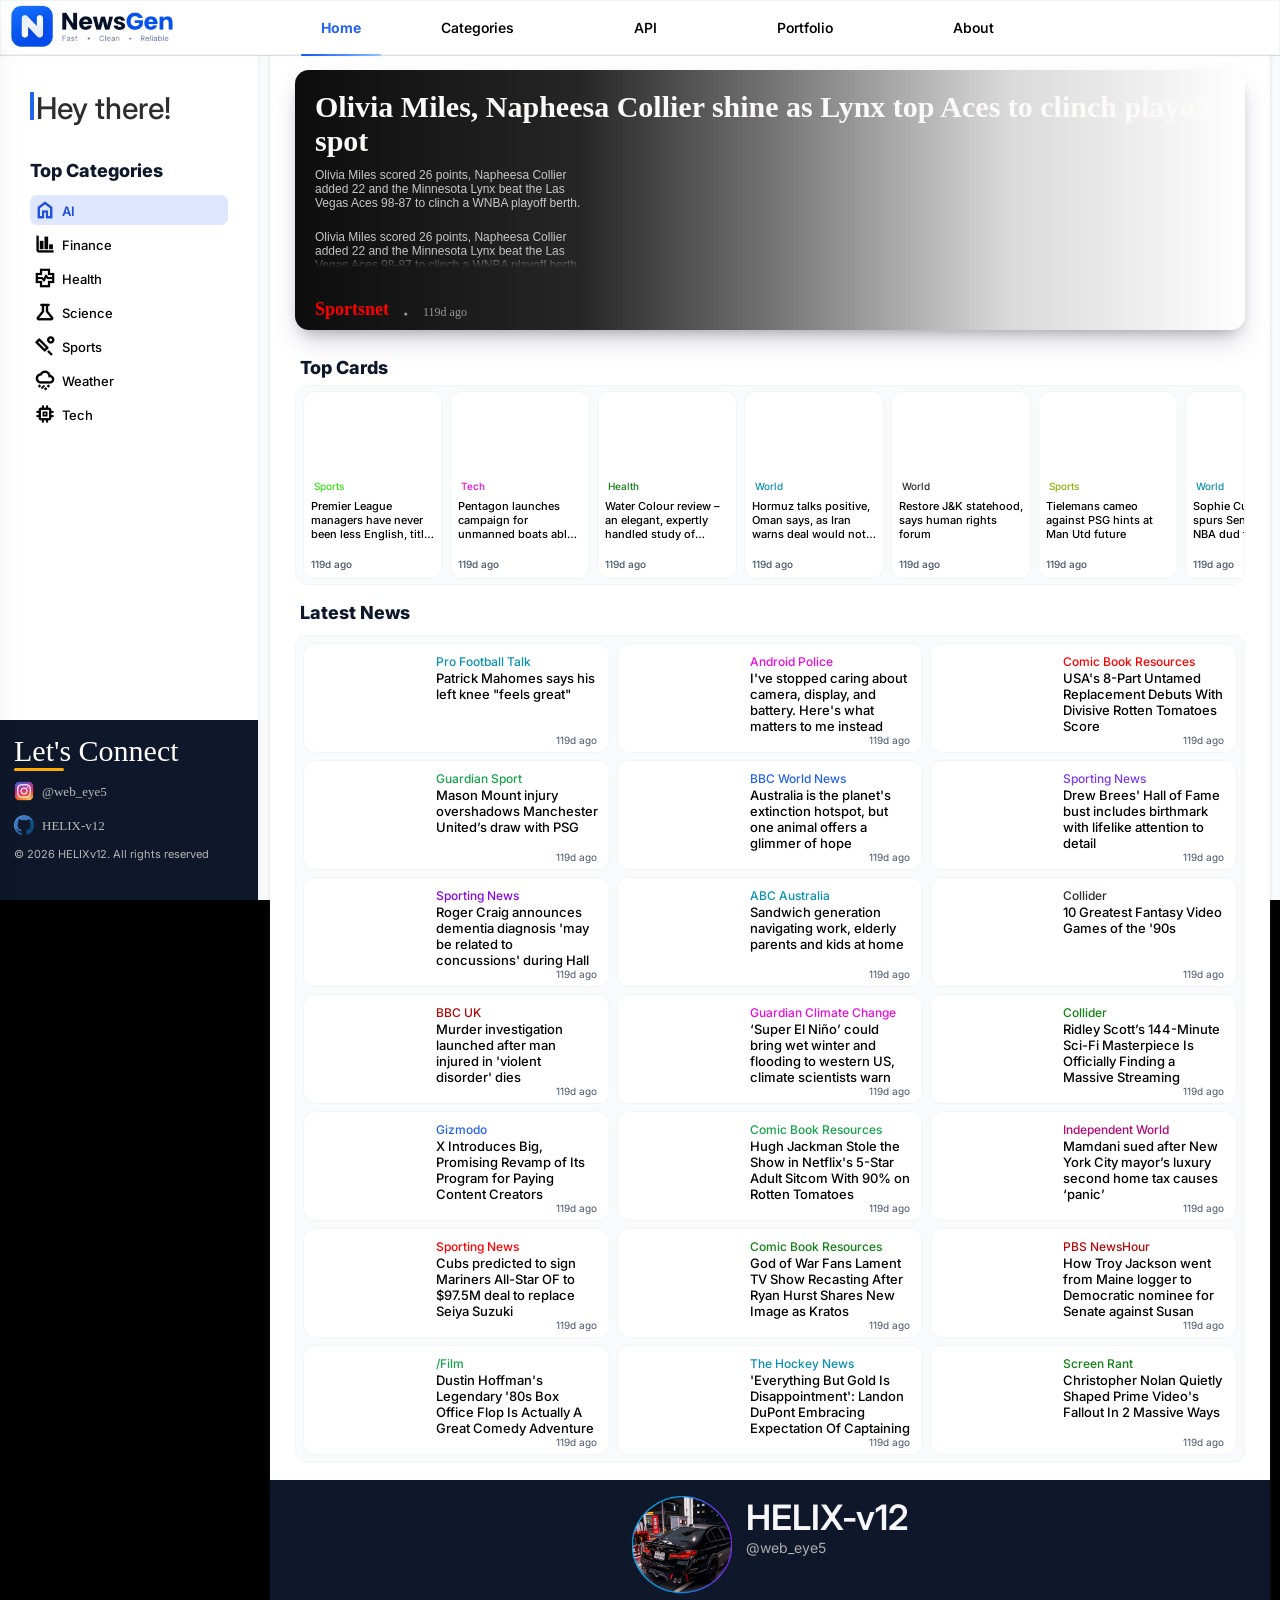
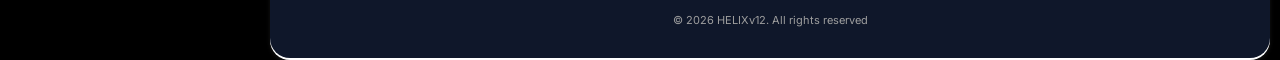
==== commit c252156e: "Polishment on main page/index.html" ====
--- a/index.html
+++ b/index.html
@@ -112,6 +112,7 @@
             </div>
 
             <!-- //scroll window -->
+             <div class="cardHead">Top Cards</div>
             <div class="scrollWrap">
                 <div class="scrollStrip">
                     <div class="scrollCard">
--- a/style.css
+++ b/style.css
@@ -140,7 +140,7 @@
     overflow: hidden;
     z-index: 0;
     height: 260px;
-    width: 90%;
+    width: 95%;
     transition: 0.5s ease-in;
 
 }
@@ -205,7 +205,7 @@
     width: 50%;
     display: flex;
     flex-direction: column;
-    height: 130px;
+    height: 105px;
     overflow-y: hidden;
     -webkit-mask-image: linear-gradient(to top, transparent 5%, black 20%);
     mask-image: linear-gradient(to top, transparent 5%, rgb(124, 122, 122) 20%)
@@ -228,20 +228,21 @@
 
 .dot {
     user-select: none;
-    color: rgba(124, 123, 123, 0.851);
+    color: rgba(154, 153, 153, 0.971);
     position: relative;
     top: 8px;
     font-size: 10px;
 }
 
 #date {
-    color: rgba(124, 123, 123, 0.971);
+    color: rgba(154, 153, 153, 0.971);
     font-family: poppins;
     z-index: 5;
     font-size: 12px;
     position: relative;
     top: 6px;
     user-select: none;
+    font-weight: 500;
 }
 
 .contains_date {
@@ -282,7 +283,7 @@
     align-items: center;
     box-shadow: rgba(99, 99, 99, 0.2) 0px 2px 4px 0px;
     background-color: var(--BGmain);
-    gap: 40px;
+    gap: 17px;
     padding-top: 70px;
     margin-right: 10px;
     border-radius: 20px;
@@ -292,7 +293,7 @@
     flex-grow: 1;
     min-width: 0;
     padding-bottom: 2px;
-    
+
 }
 
 
@@ -678,7 +679,7 @@
 
 
 .menu_icon {
-    background-color:#1557ff46;
+    background-color: #1557ff46;
     border-radius: 100%;
     padding: 10px;
     font-weight: 300;
@@ -862,7 +863,7 @@
 
 /* tileArea */
 .tileWrapper {
-    width: 90%;
+    width: 95%;
 }
 
 .tileArea {
@@ -871,7 +872,7 @@
     border-radius: 12px;
     background-color: var(--BGcard);
     display: grid;
-    grid-template-columns: repeat(auto-fit, minmax(300px, 1fr));
+    grid-template-columns: repeat(auto-fit, minmax(250px, 1fr));
     justify-content: center;
     padding: 7px;
     gap: 7px;
@@ -879,11 +880,22 @@
 }
 
 .tile {
-    height: 140px;
+    height: 110px;
     background-color: var(--BGmain);
     border: 1px solid var(--divider);
     border-radius: 12px;
     display: flex;
+    transition: transform 0.2s ease-in;
+}
+
+.tile:hover {
+    transform: scale(1.05);
+    cursor: pointer;
+}
+
+.tile:active {
+    transform: scale(0.95);
+
 }
 
 .tileAreaHead {
@@ -891,9 +903,11 @@
     font-weight: 800;
     padding-bottom: 12px;
     font-size: 18px;
-
-}
-.tile_img{
+    padding-left: 5px;
+
+}
+
+.tile_img {
     width: 40%;
     height: 100%;
     border-top-left-radius: 12px;
@@ -903,23 +917,47 @@
     background-repeat: no-repeat;
     flex-shrink: 0;
 }
-.tile_txt{
-    height: 50px;
-    font-size: 16px;
-    line-height: 1.1;
-    
+
+.tile_txt {
+    height: 64px;
+    /* line-height: 1.2; */
+    font-size: 13px;
     font-weight: 500;
-    
-    
-    
-    
-}
-.tile_source{
+    display: -webkit-box;
+    -webkit-box-ordinal-group: vertical;
+    -webkit-line-clamp: 4;
+    line-clamp: 4;
+    overflow: scroll;
+    scrollbar-width: auto;
+
+
+
+
+}
+
+.tile_source {
     color: red;
-}
-.tileStat{
+    font-size: 12px;
+    font-weight: 500;
+}
+
+.tileStat {
     padding: 10px;
-}
+    display: flex;
+    flex-direction: column;
+    gap: 1px;
+    position: relative;
+}
+
+.tile_date {
+    color: var(--secText);
+    font-size: 10px;
+    position: absolute;
+    bottom: 6px;
+    right: 12px;
+}
+
+
 
 
 
@@ -964,16 +1002,17 @@
 
 
 
-.scrollStrip{
-    
+.scrollStrip {
+
     box-sizing: border-box;
     display: flex;
     align-items: center;
     gap: 7px;
     height: 100%;
-    
-}
-.scrollCard{
+
+}
+
+.scrollCard {
     height: 95%;
     width: 140px;
     background-color: var(--BGmain);
@@ -981,20 +1020,22 @@
     border-radius: 12px;
     position: relative;
     transition: transform 0.15s ease-out;
- 
-    
-}
-.scrollCard:hover{
+
+
+}
+
+.scrollCard:hover {
     transform: scale(1.1);
-    
-}
-.scrollCard:active{
+
+}
+
+.scrollCard:active {
     transform: scale(0.9);
 }
 
-.scrollWrap{
+.scrollWrap {
     height: 200px;
-    width: 90%;
+    width: 95%;
     background-color: var(--BGcard);
     border: 1px solid var(--divider);
     border-radius: 12px;
@@ -1004,14 +1045,28 @@
     padding: 0px 7px;
     overflow-x: scroll;
     overflow-y: none;
-    
-    
-    
-}
-.scrollWrap::-webkit-scrollbar{
+
+
+
+}
+
+.scrollWrap::-webkit-scrollbar {
     display: none;
 }
-.card_img{
+
+.cardHead {
+    position: relative;
+    top: 10px;
+    left: 5px;
+    width: 95%;
+    display: flex;
+    align-items: flex-start;
+    color: var(--primTxt);
+    font-weight: 800;
+    font-size: 18px;
+}
+
+.card_img {
     width: 100%;
     height: 45%;
     background-size: cover;
@@ -1021,7 +1076,8 @@
     border-top-left-radius: 12px;
     border-top-right-radius: 12px;
 }
-.card_cat{
+
+.card_cat {
     font-size: 10px;
     font-weight: 500;
     position: relative;
@@ -1029,7 +1085,8 @@
     top: 4px;
 
 }
-.card_txt{
+
+.card_txt {
     height: 50px;
     font-size: 11px;
     line-height: 1.3;
@@ -1043,9 +1100,10 @@
     scrollbar-width: auto;
     position: relative;
     top: 6px;
-    
-}
-.card_date{
+
+}
+
+.card_date {
     font-size: 10px;
     color: var(--secText);
     font-weight: 500;
@@ -1059,7 +1117,7 @@
 
 
 /* //Main Footer */
-.siteFooter{
+.siteFooter {
     height: 178px;
     background-color: #0F172A;
     width: 100%;
@@ -1069,35 +1127,44 @@
     align-items: center;
     flex-direction: column;
     gap: 17px;
-    
-}
-.copyRight{
+
+}
+
+.copyRight {
     color: rgb(158, 158, 158);
     user-select: none;
-}
-.profImage img{
+    font-size: 11px;
+}
+
+.profImage img {
     opacity: 0.95;
 }
-.profImage{
+
+.profImage {
     display: flex;
     gap: 14px;
-    
-}
-.names{
+
+}
+
+.names {
     display: flex;
     flex-direction: column;
-    gap:1px;
-}
-.u_name{
-    font-size: 45px;
+    gap: 1px;
+}
+
+.u_name {
+    font-size: 35px;
     color: #f7f6f9;
-}
-.insta_id{
-    font-size: 17px;
+    font-weight: 600;
+}
+
+.insta_id {
+    font-size: 14px;
     color: rgb(176, 174, 174);
     transition: transform 0.2s ease-in-out;
 }
-.insta_id:hover{
+
+.insta_id:hover {
     transform: scale(1.1);
     color: white;
 }
@@ -1225,6 +1292,20 @@
         height: 250px;
     }
 
+    .head {
+        font-size: 23px;
+        line-height: 1.2;
+        display: -webkit-box;
+        -webkit-box-ordinal-group: vertical;
+        -webkit-line-clamp: 2;
+        line-clamp: 2;
+        overflow: scroll;
+        scrollbar-width: auto;
+    }
+
+    .de_strip {
+        height: 96px;
+    }
 
     /* //sidefooter */
     #letsConnect2 {
@@ -1246,6 +1327,16 @@
 
 
 
+    /* //Mainfoot */
+    .insta_id{
+        font-size: 13px;
+    }
+    .u_name{
+        font-size: 30px;
+    }
+
+
+
 
 
 
@@ -1273,17 +1364,17 @@
     .search {
         display: none;
     }
-    
+
     .message2 {
         display: block;
-        font-size: 20px;
+        font-size: 28px;
         font-weight: 500;
         height: 20px;
         width: 90%;
         color: var(--triTxt);
         position: absolute;
-        left: 10px;
-        top: -40px;
+        left: 13px;
+        top: -45px;
 
     }
 
@@ -1298,6 +1389,12 @@
         top: 1px;
         transition: 1s ease;
     }
+
+    .newsArea {
+        margin-top: 37px;
+    }
+
+    
 }
 
 @media screen and (max-width:460px) {
@@ -1358,22 +1455,98 @@
         padding: 10px;
     }
 
+
+
     /* //MainArea */
 
 
     .n_box {
         height: 170px !important;
         width: 95%;
-    }
-
-    .cardWrapper {
+        padding: 11px;
+    }
+
+    .head {
+        font-size: 14px;
+    }
+
+    .n_des {
+        width: 100%;
+        font-size: 10px;
+    }
+
+    .des {
+        font-size: 10px;
+    }
+
+    .de_strip {
+        height: 75px;
+    }
+
+    .src {
+        font-size: 14px;
+    }
+
+    .dot {
+        top: 4px;
+    }
+
+    #date {
+        top: 2px;
+    }
+
+
+
+    /* //Tile in mobile */
+    .tileWrapper {
         width: 95%;
     }
 
-    .cardArea {
-        grid-template-columns: repeat(auto-fit, minmax(170px, 1fr));
+    .tileArea {
+        grid-template-columns: repeat(auto-fit, minmax(200px, 1fr));
         padding: 5px;
         gap: 5px;
     }
 
+    .tile_img {
+        width: 40%;
+        height: 100%;
+        border-top-left-radius: 12px;
+        border-bottom-left-radius: 12px;
+        background-size: cover;
+        background-position: center;
+        background-repeat: no-repeat;
+        flex-shrink: 0;
+    }
+
+
+    /* Card in mobile */
+
+    .scrollWrap {
+        height: 180px;
+    }
+
+    .scrollCard {
+        width: 120px;
+    }
+
+    .card_date {
+        bottom: -14px;
+        left: 11px;
+    }
+
+    /* //Mainfoot */
+    .insta_id{
+        font-size: 11px;
+    }
+    .u_name{
+        font-size: 25px;
+    }
+    .profImage img{
+        height: 70px !important;
+    }
+    .siteFooter{
+        gap: 20px;
+        padding-top: 35px;
+    }
 }
